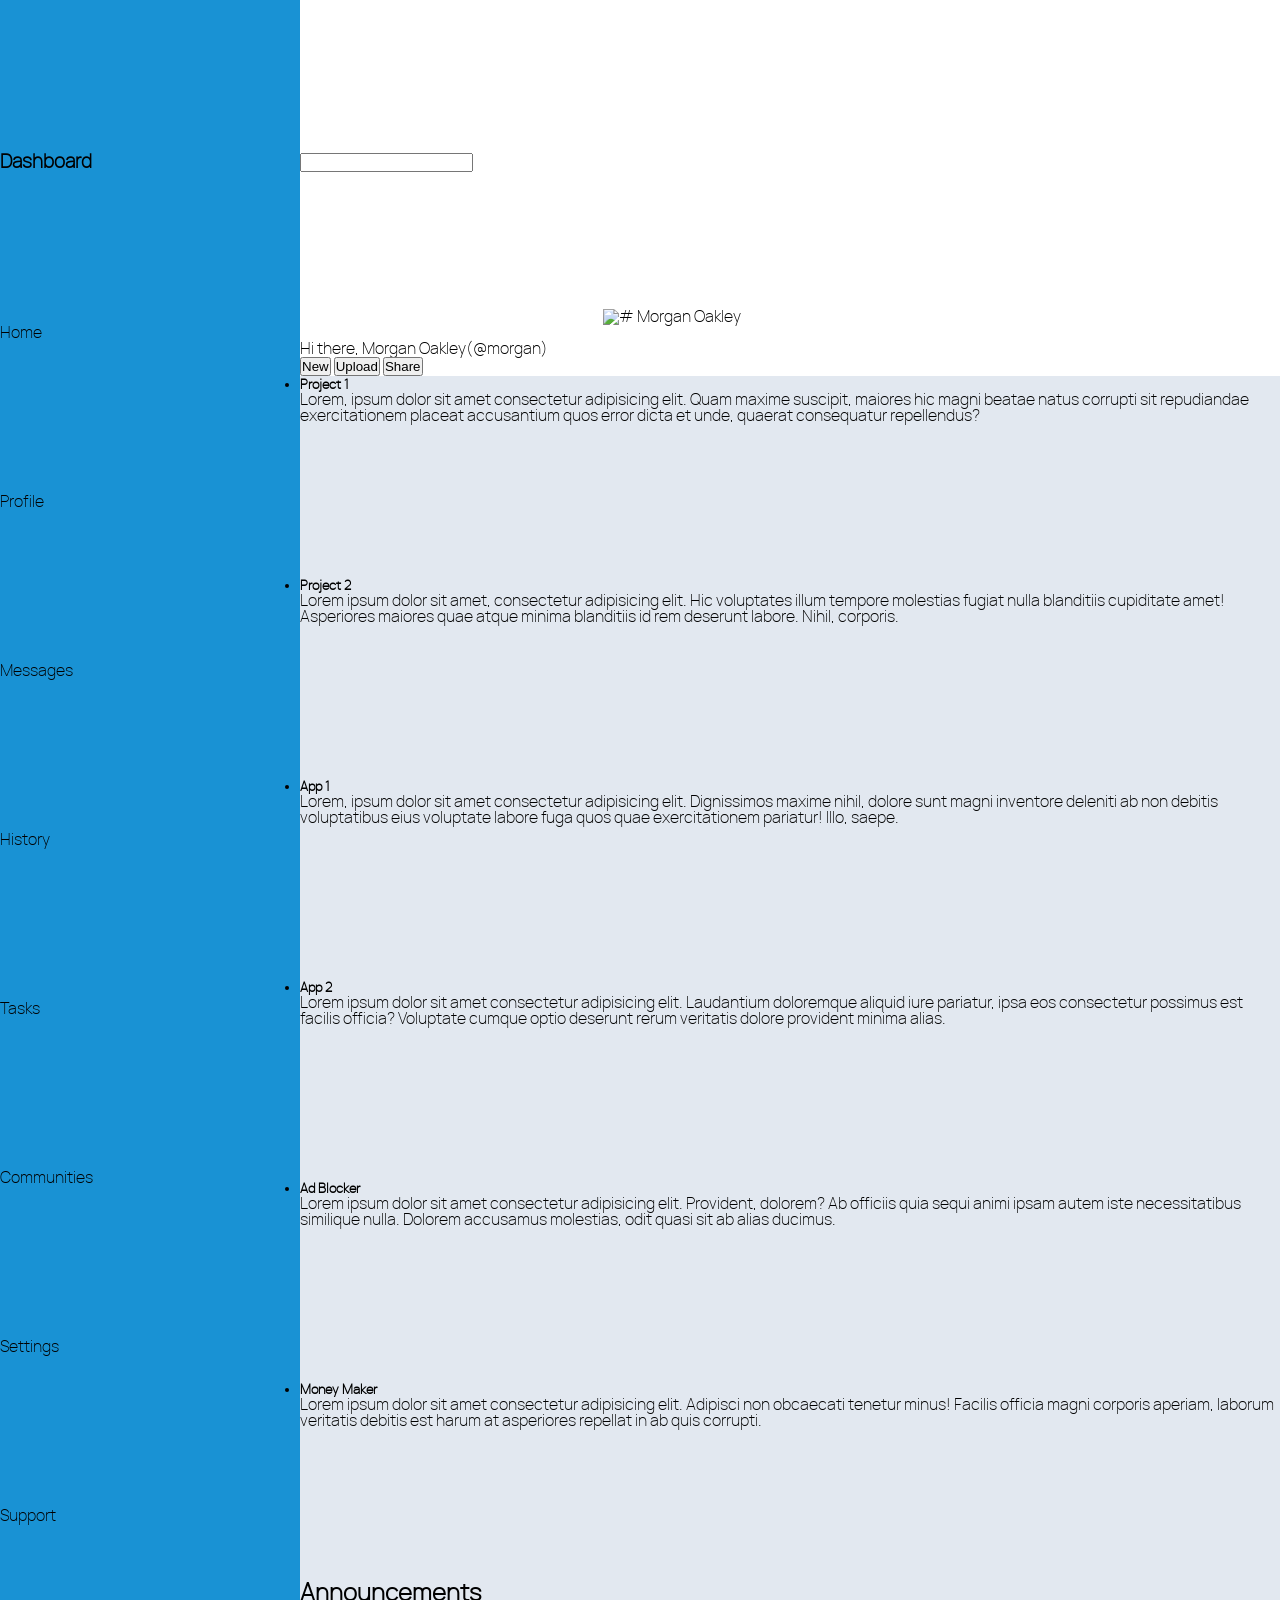
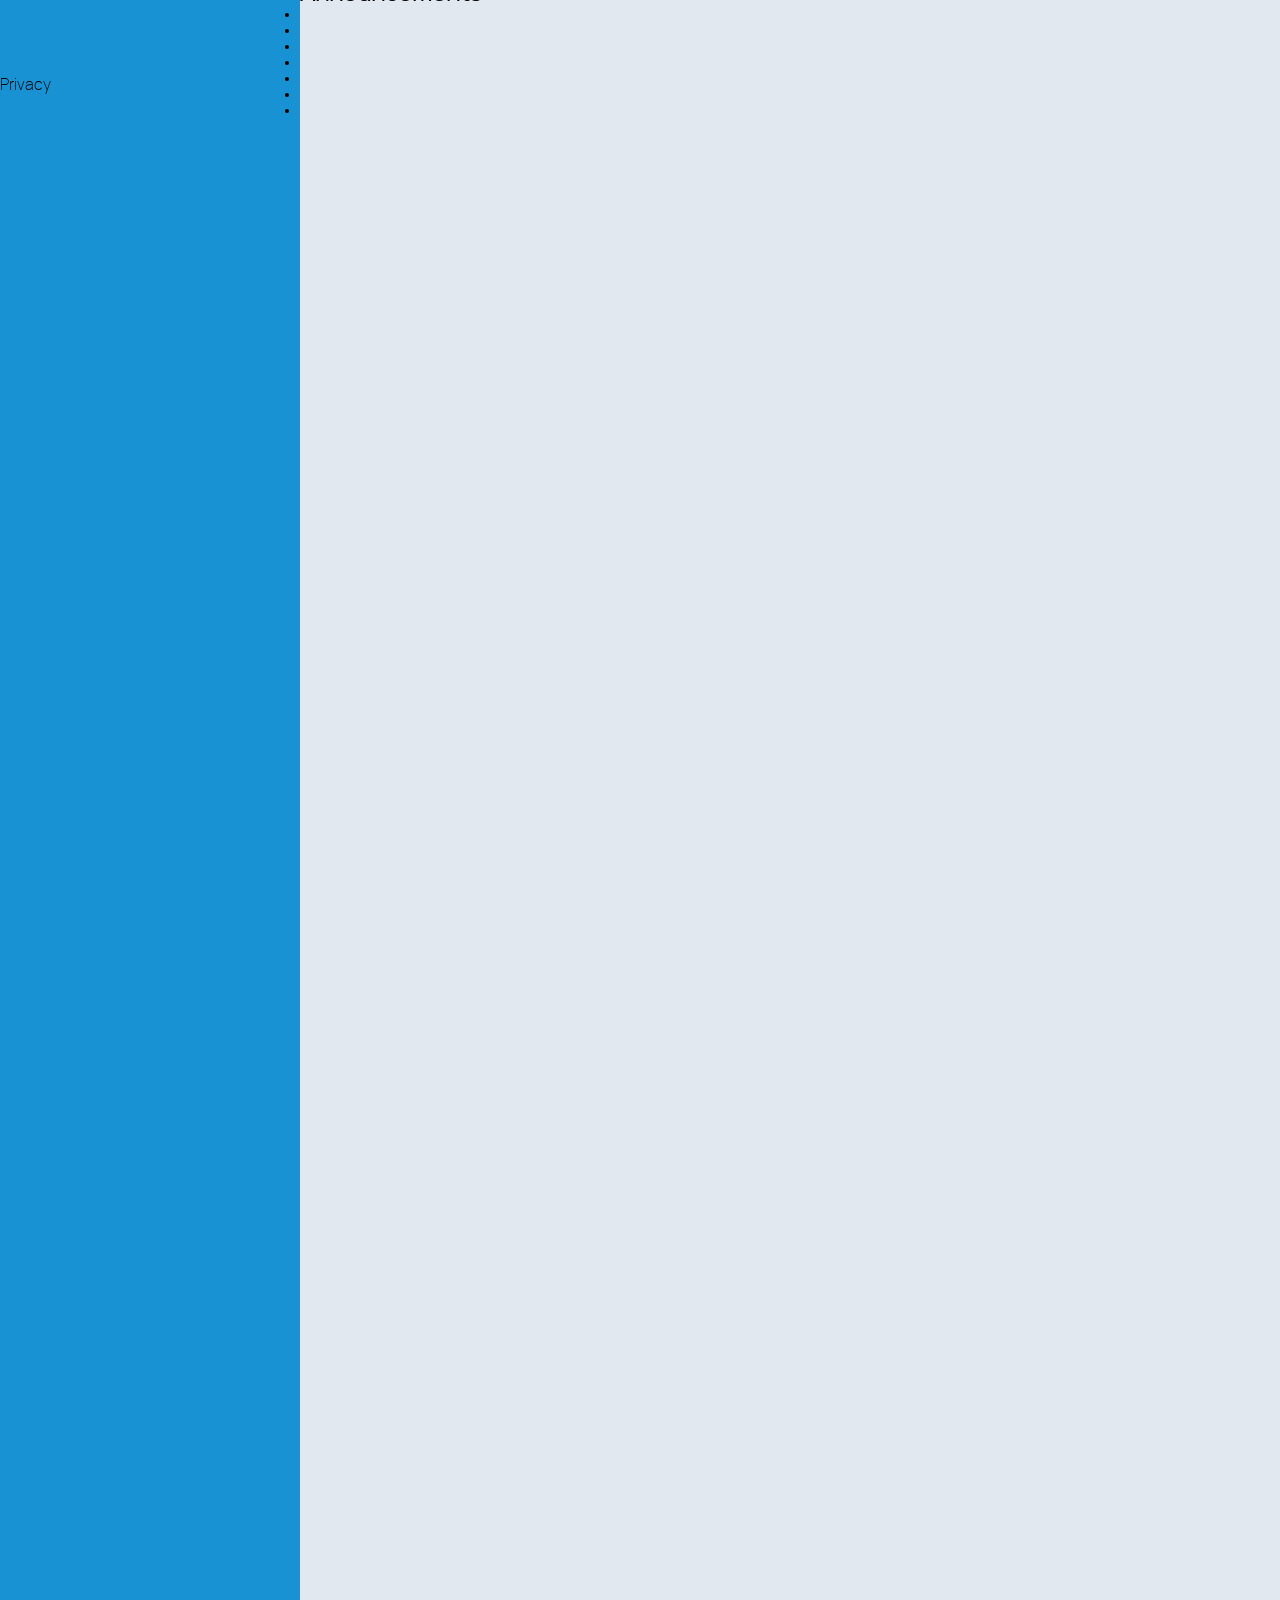
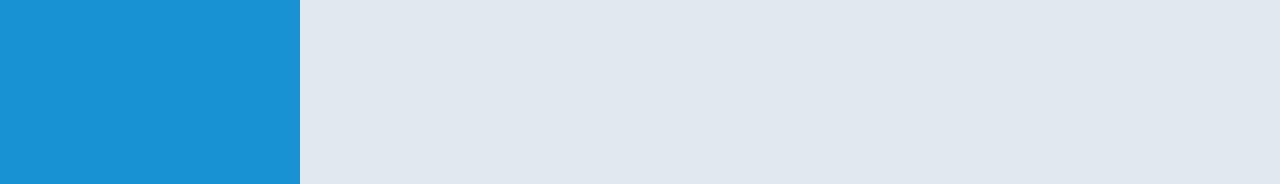
==== index.html @ 8917a2db "feat: implement initial dashboard layout and typography" ====
<!DOCTYPE html>
<html lang="en">

<head>
    <meta charset="UTF-8">
    <meta name="viewport" content="width=device-width, initial-scale=1.0">
    <link rel="stylesheet" href="./style.css">
    <title>Admin Dashboard</title>
</head>

<body>
    <div class="layout">
        <header class="header">
            <div class="header__top">
                <svg></svg>
                <form action=""><input type="text"></form>
                <svg></svg>
                <img src="#" alt="#" class="header__avatar header__avatar--small">
                <span class="header__user-name header__user-name--small">Morgan Oakley</span>
            </div>

            <div class="header__bottom">
                <img src="" alt="" class="header__avatar header__avatar--large">
                <div class="header__user-info">
                    <span class="header__user-greeting">Hi there,</span>
                    <span class="header__user-name header__user-name--large">Morgan Oakley(@morgan)</span>
                </div>
                <div class="header__actions">
                    <button class="btn">New</button>
                    <button class="btn">Upload</button>
                    <button class="btn">Share</button>
                </div>
            </div>
        </header>

        <aside class="sidebar">
            <div class="sidebar__logo"><svg></svg>
                <h3>Dashboard</h3>
            </div>

            <nav>
                <ul class="sidebar__list">
                    <li class="sidebar__item">
                        <svg></svg>
                        <span class="sidebar__text">Home</span>
                    </li>
                    <li class="sidebar__item">
                        <svg></svg>
                        <span class="sidebar__text">Profile</span>
                    </li>
                    <li class="sidebar__item">
                        <svg></svg>
                        <span class="sidebar__text">Messages</span>
                    </li>
                    <li class="sidebar__item">
                        <svg></svg>
                        <span class="sidebar__text">History</span>
                    </li>
                    <li class="sidebar__item">
                        <svg></svg>
                        <span class="sidebar__text">Tasks</span>
                    </li>
                    <li class="sidebar__item">
                        <svg></svg>
                        <span class="sidebar__text">Communities</span>
                    </li>
                </ul>
                <ul class="sidebar__list sidebar__list--bottom">
                    <li class="sidebar__item">
                        <svg></svg>
                        <span class="sidebar__text">Settings</span>
                    </li>
                    <li class="sidebar__item">
                        <svg></svg>
                        <span class="sidebar__text">Support</span>
                    </li>
                    <li class="sidebar__item">
                        <svg></svg>
                        <span class="sidebar__text">Privacy</span>
                    </li>
                </ul>
            </nav>
        </aside>

        <main class="main">
            <section class="main__projects">
                <h4 class="projects__header"></h4>
                <ul class="projects__grid">
                    <li class="projects__item">
                        <article class="card">
                            <h5>Project 1</h5>
                            <p class="card__text">Lorem, ipsum dolor sit amet consectetur adipisicing elit. Quam maxime
                                suscipit, maiores hic magni beatae natus corrupti sit repudiandae exercitationem placeat
                                accusantium quos error dicta et unde, quaerat consequatur repellendus?</p>
                            <footer>
                                <svg class="card__icon"></svg>
                                <svg class="card__icon"></svg>
                                <svg class="card__icon"></svg>
                            </footer>
                        </article>
                    </li>
                    <li class="projects__item">
                        <article class="card">
                            <h5>Project 2</h5>
                            <p class="card__text">Lorem ipsum dolor sit amet, consectetur adipisicing elit. Hic
                                voluptates illum tempore molestias fugiat nulla blanditiis cupiditate amet! Asperiores
                                maiores quae atque minima blanditiis id rem deserunt labore. Nihil, corporis.</p>
                            <footer>
                                <svg class="card__icon"></svg>
                                <svg class="card__icon"></svg>
                                <svg class="card__icon"></svg>
                            </footer>
                        </article>
                    </li>
                    <li class="projects__item">
                        <article class="card">
                            <h5>App 1</h5>
                            <p class="card__text">Lorem, ipsum dolor sit amet consectetur adipisicing elit. Dignissimos
                                maxime nihil, dolore sunt magni inventore deleniti ab non debitis voluptatibus eius
                                voluptate labore fuga quos quae exercitationem pariatur! Illo, saepe.</p>
                            <footer>
                                <svg class="card__icon"></svg>
                                <svg class="card__icon"></svg>
                                <svg class="card__icon"></svg>
                            </footer>
                        </article>
                    </li>
                    <li class="projects__item">
                        <article class="card">
                            <h5>App 2</h5>
                            <p class="card__text">Lorem ipsum dolor sit amet consectetur adipisicing elit. Laudantium
                                doloremque aliquid iure pariatur, ipsa eos consectetur possimus est facilis officia?
                                Voluptate cumque optio deserunt rerum veritatis dolore provident minima alias.</p>
                            <footer>
                                <svg class="card__icon"></svg>
                                <svg class="card__icon"></svg>
                                <svg class="card__icon"></svg>
                            </footer>
                        </article>
                    </li>
                    <li class="projects__item">
                        <article class="card">
                            <h5>Ad Blocker</h5>
                            <p class="card__text">Lorem ipsum dolor sit amet consectetur adipisicing elit. Provident,
                                dolorem? Ab officiis quia sequi animi ipsam autem iste necessitatibus similique nulla.
                                Dolorem accusamus molestias, odit quasi sit ab alias ducimus.</p>
                            <footer>
                                <svg class="card__icon"></svg>
                                <svg class="card__icon"></svg>
                                <svg class="card__icon"></svg>
                            </footer>
                        </article>
                    </li>
                    <li class="projects__item">
                        <article class="card">
                            <h5>Money Maker</h5>
                            <p class="card__text">Lorem ipsum dolor sit amet consectetur adipisicing elit. Adipisci non
                                obcaecati tenetur minus! Facilis officia magni corporis aperiam, laborum veritatis
                                debitis est harum at asperiores repellat in ab quis corrupti.</p>
                            <footer>
                                <svg class="card__icon"></svg>
                                <svg class="card__icon"></svg>
                                <svg class="card__icon"></svg>
                            </footer>
                        </article>
                    </li>
                </ul>
            </section>

            <section class="main__announcements">
                <h2 class="announcements__title">Announcements</h2>
                <ul class="announcements__list">
                    <li class="announcements__item">
                        <article class="announcements__article"></article>
                    </li>
                    <li class="announcements__item">
                        <article class="announcements__article"></article>
                    </li>
                    <li class="announcements__item">
                        <article class="announcements__article"></article>
                    </li>
                </ul>
            </section>

            <section class="main__trending">
                <ul class="trending__list">
                    <li class="trending__item">
                        <span class="trending__user-name"></span><span class="tranding__user-status"></span>
                    </li>
                    <li class="trending__item">
                        <span class="trending__user-name"></span><span class="tranding__user-status"></span>
                    </li>
                    <li class="trending__item">
                        <span class="trending__user-name"></span><span class="tranding__user-status"></span>
                    </li>
                    <li class="trending__item">
                        <span class="trending__user-name"></span><span class="tranding__user-status"></span>
                    </li>
                </ul>
            </section>
        </main>
    </div>
</body>

</html>
---- style.css ----
@font-face {
    font-family: 'manropeextralight';
    src: url('fonts/manrope-extralight-webfont.woff2') format('woff2'),
         url('fonts/manrope-extralight-webfont.woff') format('woff');
    font-weight: normal;
    font-style: normal;

}

@font-face {
    font-family: 'manropelight';
    src: url('fonts/manrope-light-webfont.woff2') format('woff2'),
         url('fonts/manrope-light-webfont.woff') format('woff');
    font-weight: normal;
    font-style: normal;

}

@font-face {
    font-family: 'manropemedium';
    src: url('fonts/manrope-medium-webfont.woff2') format('woff2'),
         url('fonts/manrope-medium-webfont.woff') format('woff');
    font-weight: normal;
    font-style: normal;

}

@font-face {
    font-family: 'manroperegular';
    src: url('fonts/manrope-regular-webfont.woff2') format('woff2'),
         url('fonts/manrope-regular-webfont.woff') format('woff');
    font-weight: normal;
    font-style: normal;

}

*, *::before, *::after {
  box-sizing: border-box;
  margin: 0;
  padding: 0;
}

.layout{
    display: grid;
    grid-template: 1fr 8fr / 1fr 5fr;
    grid-template-areas: 
    "sidebar header"
    "sidebar main";
    font-family: 'manropeextralight';
}

:root{
    --sidebar-bg-color: rgb(25, 146, 212);
    --main-bg-color: rgb(226, 232, 240);
    --accent-color: rgb(240, 180, 41);
}
.header{
    grid-area: header;
}

.sidebar{
    grid-area: sidebar;
    background-color:  var(--sidebar-bg-color);
}

.main{
    grid-area: main;
    background-color: var(--main-bg-color);
}
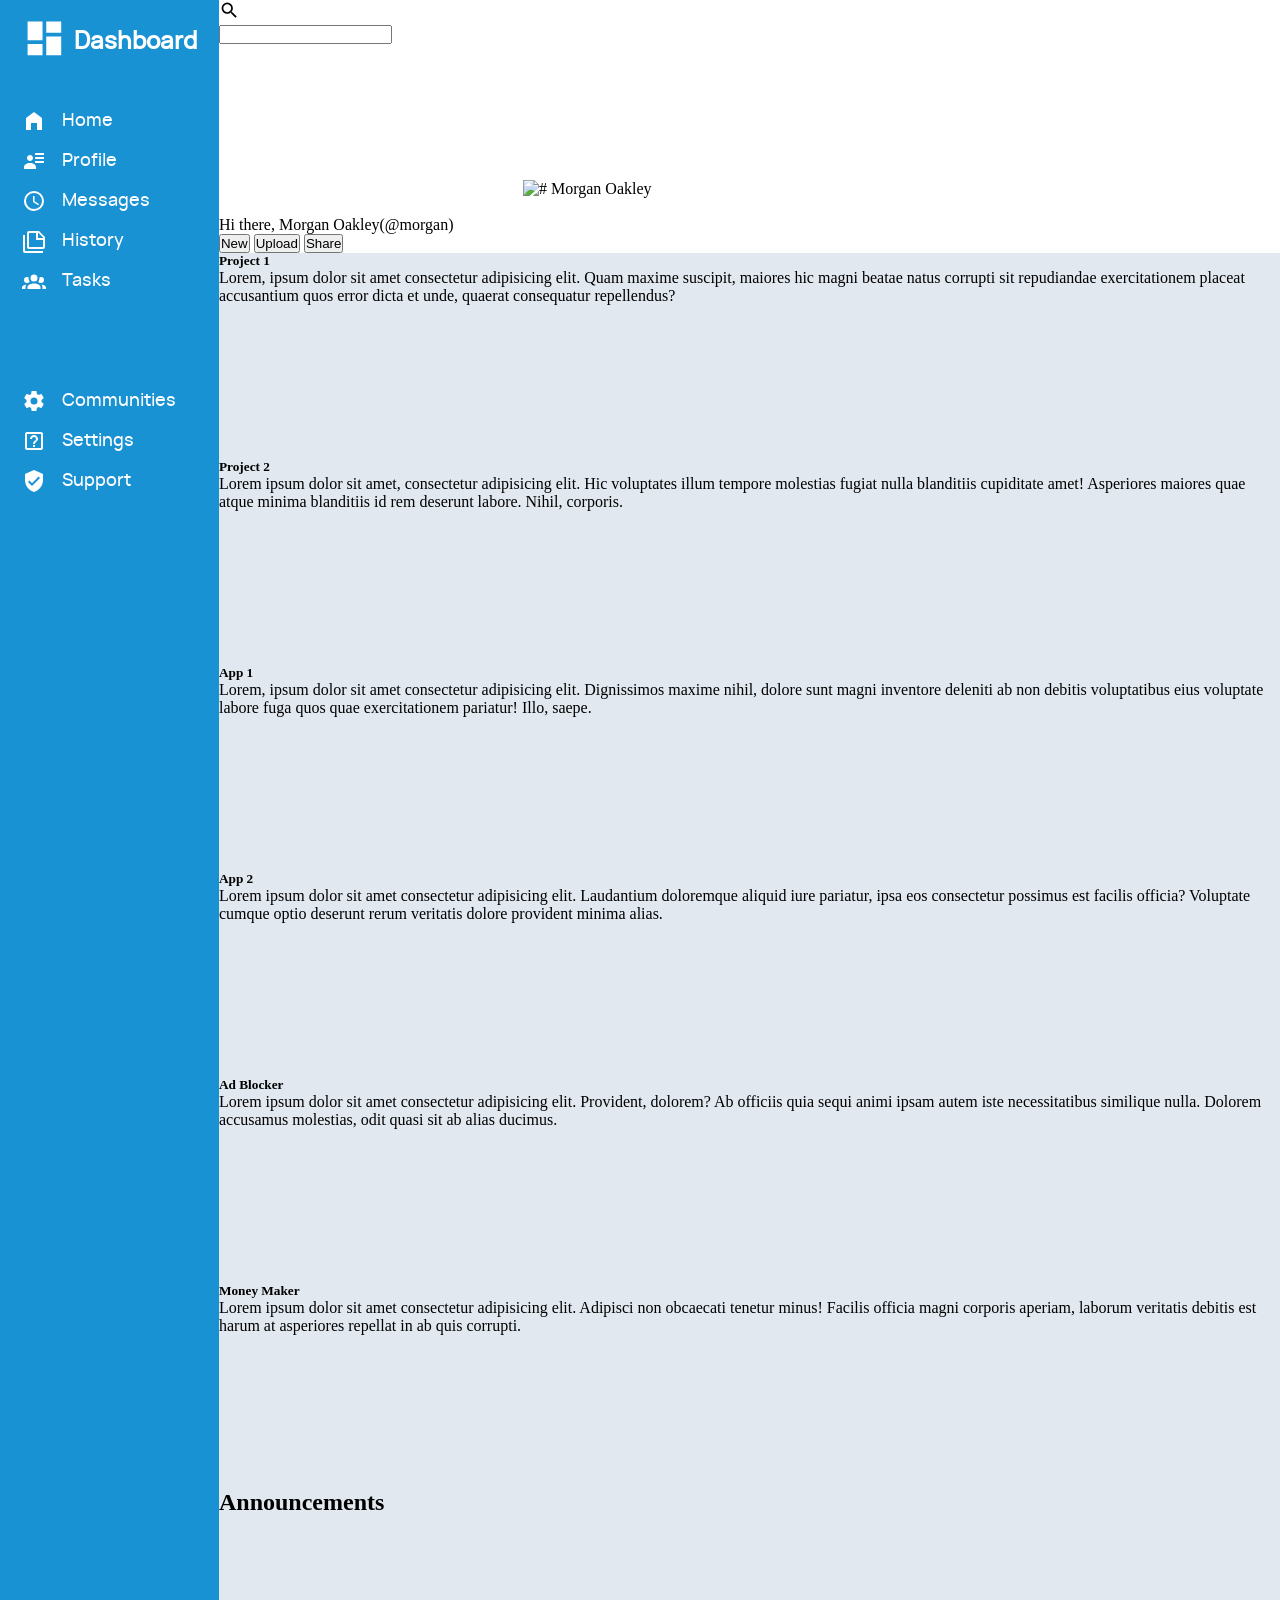
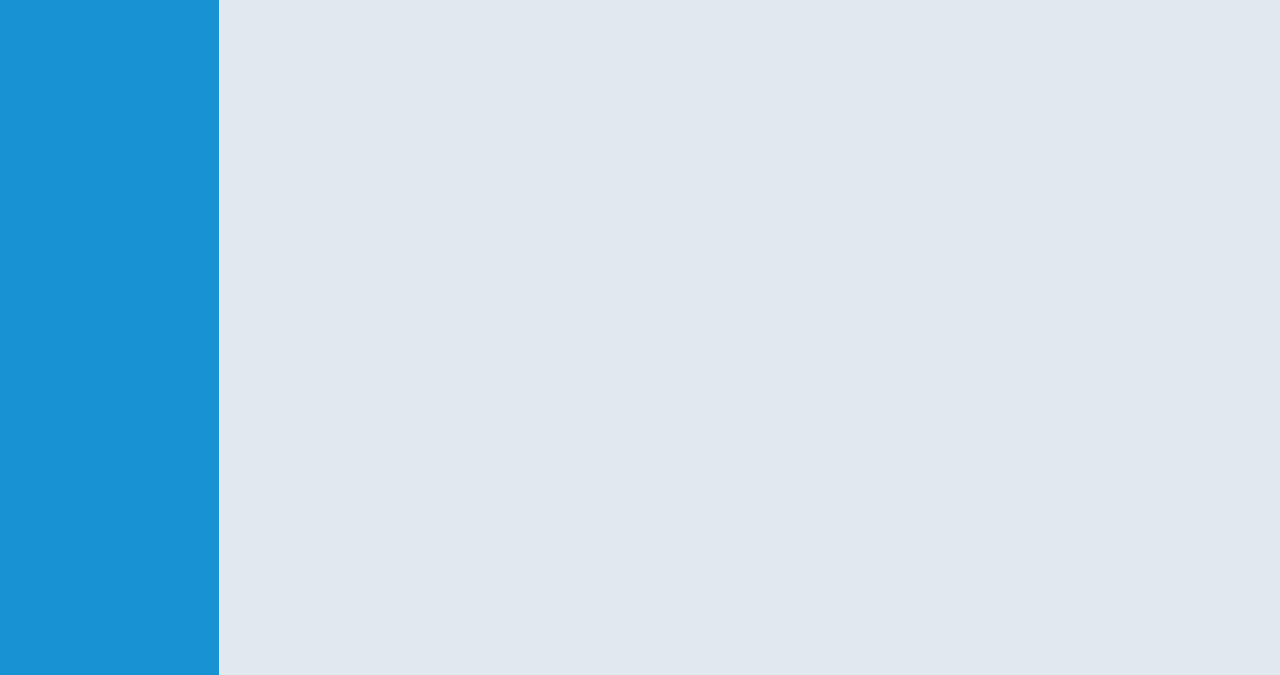
==== commit 232034b9: "svg & some styles add" ====
--- a/index.html
+++ b/index.html
@@ -12,7 +12,7 @@
     <div class="layout">
         <header class="header">
             <div class="header__top">
-                <svg></svg>
+                <svg class="header__icon header__icon-input" xmlns="http://www.w3.org/2000/svg" viewBox="0 0 24 24"><title>magnify</title><path d="M9.5,3A6.5,6.5 0 0,1 16,9.5C16,11.11 15.41,12.59 14.44,13.73L14.71,14H15.5L20.5,19L19,20.5L14,15.5V14.71L13.73,14.44C12.59,15.41 11.11,16 9.5,16A6.5,6.5 0 0,1 3,9.5A6.5,6.5 0 0,1 9.5,3M9.5,5C7,5 5,7 5,9.5C5,12 7,14 9.5,14C12,14 14,12 14,9.5C14,7 12,5 9.5,5Z" /></svg>
                 <form action=""><input type="text"></form>
                 <svg></svg>
                 <img src="#" alt="#" class="header__avatar header__avatar--small">
@@ -34,49 +34,47 @@
         </header>
 
         <aside class="sidebar">
-            <div class="sidebar__logo"><svg></svg>
+            <div class="sidebar__logo">
+                <svg class="sidebar__icon sidebar__icon_main" xmlns="http://www.w3.org/2000/svg" viewBox="0 0 24 24"><title>view-dashboard</title><path d="M13,3V9H21V3M13,21H21V11H13M3,21H11V15H3M3,13H11V3H3V13Z" /></svg>
                 <h3>Dashboard</h3>
             </div>
 
             <nav>
                 <ul class="sidebar__list">
                     <li class="sidebar__item">
-                        <svg></svg>
+                        <svg class="sidebar__icon" xmlns="http://www.w3.org/2000/svg" viewBox="0 0 24 24"><title>home-variant</title><path d="M12,3L20,9V21H15V14H9V21H4V9L12,3Z" /></svg>
                         <span class="sidebar__text">Home</span>
                     </li>
-                    <li class="sidebar__item">
-                        <svg></svg>
+                    
+                    <li class="sidebar__item">
+                        <svg class="sidebar__icon" xmlns="http://www.w3.org/2000/svg" viewBox="0 0 24 24"><title>account-details</title><path d="M11 9C11 10.66 9.66 12 8 12C6.34 12 5 10.66 5 9C5 7.34 6.34 6 8 6C9.66 6 11 7.34 11 9M14 20H2V18C2 15.79 4.69 14 8 14C11.31 14 14 15.79 14 18M22 12V14H13V12M22 8V10H13V8M22 4V6H13V4Z" /></svg>
                         <span class="sidebar__text">Profile</span>
                     </li>
                     <li class="sidebar__item">
-                        <svg></svg>
+                        <svg class="sidebar__icon" xmlns="http://www.w3.org/2000/svg" viewBox="0 0 24 24"><title>clock-outline</title><path d="M12,20A8,8 0 0,0 20,12A8,8 0 0,0 12,4A8,8 0 0,0 4,12A8,8 0 0,0 12,20M12,2A10,10 0 0,1 22,12A10,10 0 0,1 12,22C6.47,22 2,17.5 2,12A10,10 0 0,1 12,2M12.5,7V12.25L17,14.92L16.25,16.15L11,13V7H12.5Z" /></svg>
                         <span class="sidebar__text">Messages</span>
                     </li>
                     <li class="sidebar__item">
-                        <svg></svg>
+                        <svg class="sidebar__icon" xmlns="http://www.w3.org/2000/svg" viewBox="0 0 24 24"><title>note-multiple-outline</title><path d="M3,6V22H21V24H3A2,2 0 0,1 1,22V6H3M16,9H21.5L16,3.5V9M7,2H17L23,8V18A2,2 0 0,1 21,20H7C5.89,20 5,19.1 5,18V4A2,2 0 0,1 7,2M7,4V18H21V11H14V4H7Z" /></svg>
                         <span class="sidebar__text">History</span>
                     </li>
                     <li class="sidebar__item">
-                        <svg></svg>
+                        <svg class="sidebar__icon" xmlns="http://www.w3.org/2000/svg" viewBox="0 0 24 24"><title>account-group</title><path d="M12,5.5A3.5,3.5 0 0,1 15.5,9A3.5,3.5 0 0,1 12,12.5A3.5,3.5 0 0,1 8.5,9A3.5,3.5 0 0,1 12,5.5M5,8C5.56,8 6.08,8.15 6.53,8.42C6.38,9.85 6.8,11.27 7.66,12.38C7.16,13.34 6.16,14 5,14A3,3 0 0,1 2,11A3,3 0 0,1 5,8M19,8A3,3 0 0,1 22,11A3,3 0 0,1 19,14C17.84,14 16.84,13.34 16.34,12.38C17.2,11.27 17.62,9.85 17.47,8.42C17.92,8.15 18.44,8 19,8M5.5,18.25C5.5,16.18 8.41,14.5 12,14.5C15.59,14.5 18.5,16.18 18.5,18.25V20H5.5V18.25M0,20V18.5C0,17.11 1.89,15.94 4.45,15.6C3.86,16.28 3.5,17.22 3.5,18.25V20H0M24,20H20.5V18.25C20.5,17.22 20.14,16.28 19.55,15.6C22.11,15.94 24,17.11 24,18.5V20Z" /></svg>
                         <span class="sidebar__text">Tasks</span>
                     </li>
-                    <li class="sidebar__item">
-                        <svg></svg>
+                </ul>
+                <ul class="sidebar__list sidebar__list--bottom">
+                    <li class="sidebar__item">
+                        <svg class="sidebar__icon" xmlns="http://www.w3.org/2000/svg" viewBox="0 0 24 24"><title>cog</title><path d="M12,15.5A3.5,3.5 0 0,1 8.5,12A3.5,3.5 0 0,1 12,8.5A3.5,3.5 0 0,1 15.5,12A3.5,3.5 0 0,1 12,15.5M19.43,12.97C19.47,12.65 19.5,12.33 19.5,12C19.5,11.67 19.47,11.34 19.43,11L21.54,9.37C21.73,9.22 21.78,8.95 21.66,8.73L19.66,5.27C19.54,5.05 19.27,4.96 19.05,5.05L16.56,6.05C16.04,5.66 15.5,5.32 14.87,5.07L14.5,2.42C14.46,2.18 14.25,2 14,2H10C9.75,2 9.54,2.18 9.5,2.42L9.13,5.07C8.5,5.32 7.96,5.66 7.44,6.05L4.95,5.05C4.73,4.96 4.46,5.05 4.34,5.27L2.34,8.73C2.21,8.95 2.27,9.22 2.46,9.37L4.57,11C4.53,11.34 4.5,11.67 4.5,12C4.5,12.33 4.53,12.65 4.57,12.97L2.46,14.63C2.27,14.78 2.21,15.05 2.34,15.27L4.34,18.73C4.46,18.95 4.73,19.03 4.95,18.95L7.44,17.94C7.96,18.34 8.5,18.68 9.13,18.93L9.5,21.58C9.54,21.82 9.75,22 10,22H14C14.25,22 14.46,21.82 14.5,21.58L14.87,18.93C15.5,18.67 16.04,18.34 16.56,17.94L19.05,18.95C19.27,19.03 19.54,18.95 19.66,18.73L21.66,15.27C21.78,15.05 21.73,14.78 21.54,14.63L19.43,12.97Z" /></svg>
                         <span class="sidebar__text">Communities</span>
                     </li>
-                </ul>
-                <ul class="sidebar__list sidebar__list--bottom">
-                    <li class="sidebar__item">
-                        <svg></svg>
+                    <li class="sidebar__item">
+                        <svg class="sidebar__icon" xmlns="http://www.w3.org/2000/svg" viewBox="0 0 24 24"><title>help-box-outline</title><path d="M11 18H13V16H11V18M12 6C9.8 6 8 7.8 8 10H10C10 8.9 10.9 8 12 8S14 8.9 14 10C14 12 11 11.8 11 15H13C13 12.8 16 12.5 16 10C16 7.8 14.2 6 12 6M19 5V19H5V5H19M19 3H5C3.9 3 3 3.9 3 5V19C3 20.1 3.9 21 5 21H19C20.1 21 21 20.1 21 19V5C21 3.9 20.1 3 19 3Z" /></svg>
                         <span class="sidebar__text">Settings</span>
                     </li>
                     <li class="sidebar__item">
-                        <svg></svg>
+                        <svg class="sidebar__icon" xmlns="http://www.w3.org/2000/svg" viewBox="0 0 24 24"><title>shield-check</title><path d="M10,17L6,13L7.41,11.59L10,14.17L16.59,7.58L18,9M12,1L3,5V11C3,16.55 6.84,21.74 12,23C17.16,21.74 21,16.55 21,11V5L12,1Z" /></svg>
                         <span class="sidebar__text">Support</span>
-                    </li>
-                    <li class="sidebar__item">
-                        <svg></svg>
-                        <span class="sidebar__text">Privacy</span>
                     </li>
                 </ul>
             </nav>
--- a/style.css
+++ b/style.css
@@ -40,19 +40,23 @@
   padding: 0;
 }
 
+li{
+    list-style-type: none;
+}
+
 .layout{
     display: grid;
     grid-template: 1fr 8fr / 1fr 5fr;
     grid-template-areas: 
     "sidebar header"
     "sidebar main";
-    font-family: 'manropeextralight';
 }
 
 :root{
     --sidebar-bg-color: rgb(25, 146, 212);
     --main-bg-color: rgb(226, 232, 240);
     --accent-color: rgb(240, 180, 41);
+    --color-base: rgb(255, 255, 255);
 }
 .header{
     grid-area: header;
@@ -61,9 +65,60 @@
 .sidebar{
     grid-area: sidebar;
     background-color:  var(--sidebar-bg-color);
+    color: var(--color-base);
+    font-family: 'manropemedium';
 }
 
 .main{
     grid-area: main;
     background-color: var(--main-bg-color);
 }
+
+.sidebar__icon{
+    fill: var(--color-base);
+    width: auto;
+    height: 1.5rem;
+}
+
+.sidebar__icon_main{
+    height: 2.8rem;
+    margin-right: 0.4rem;
+    margin-top: -0.4rem;
+}
+
+.sidebar{
+    display: flex;
+    flex-direction: column;
+    font-size: 1.1rem;
+    padding: 1.4rem;
+    gap: 3rem;
+}
+
+.sidebar__logo{
+    display: flex;
+    align-items: center;
+    font-size: 1.3rem;
+}
+
+.sidebar__list{
+    display: flex;
+    flex-direction: column;
+    flex-wrap: nowrap;
+    gap: 1rem;
+}
+
+.sidebar__item{
+    display: flex;
+    flex-wrap: nowrap;
+    align-items: center;
+    gap: 1rem;
+}
+
+.sidebar__list--bottom{
+    margin-top: 6rem;
+}
+
+.header__icon{
+    height: 1.3rem;
+    width: auto;
+}
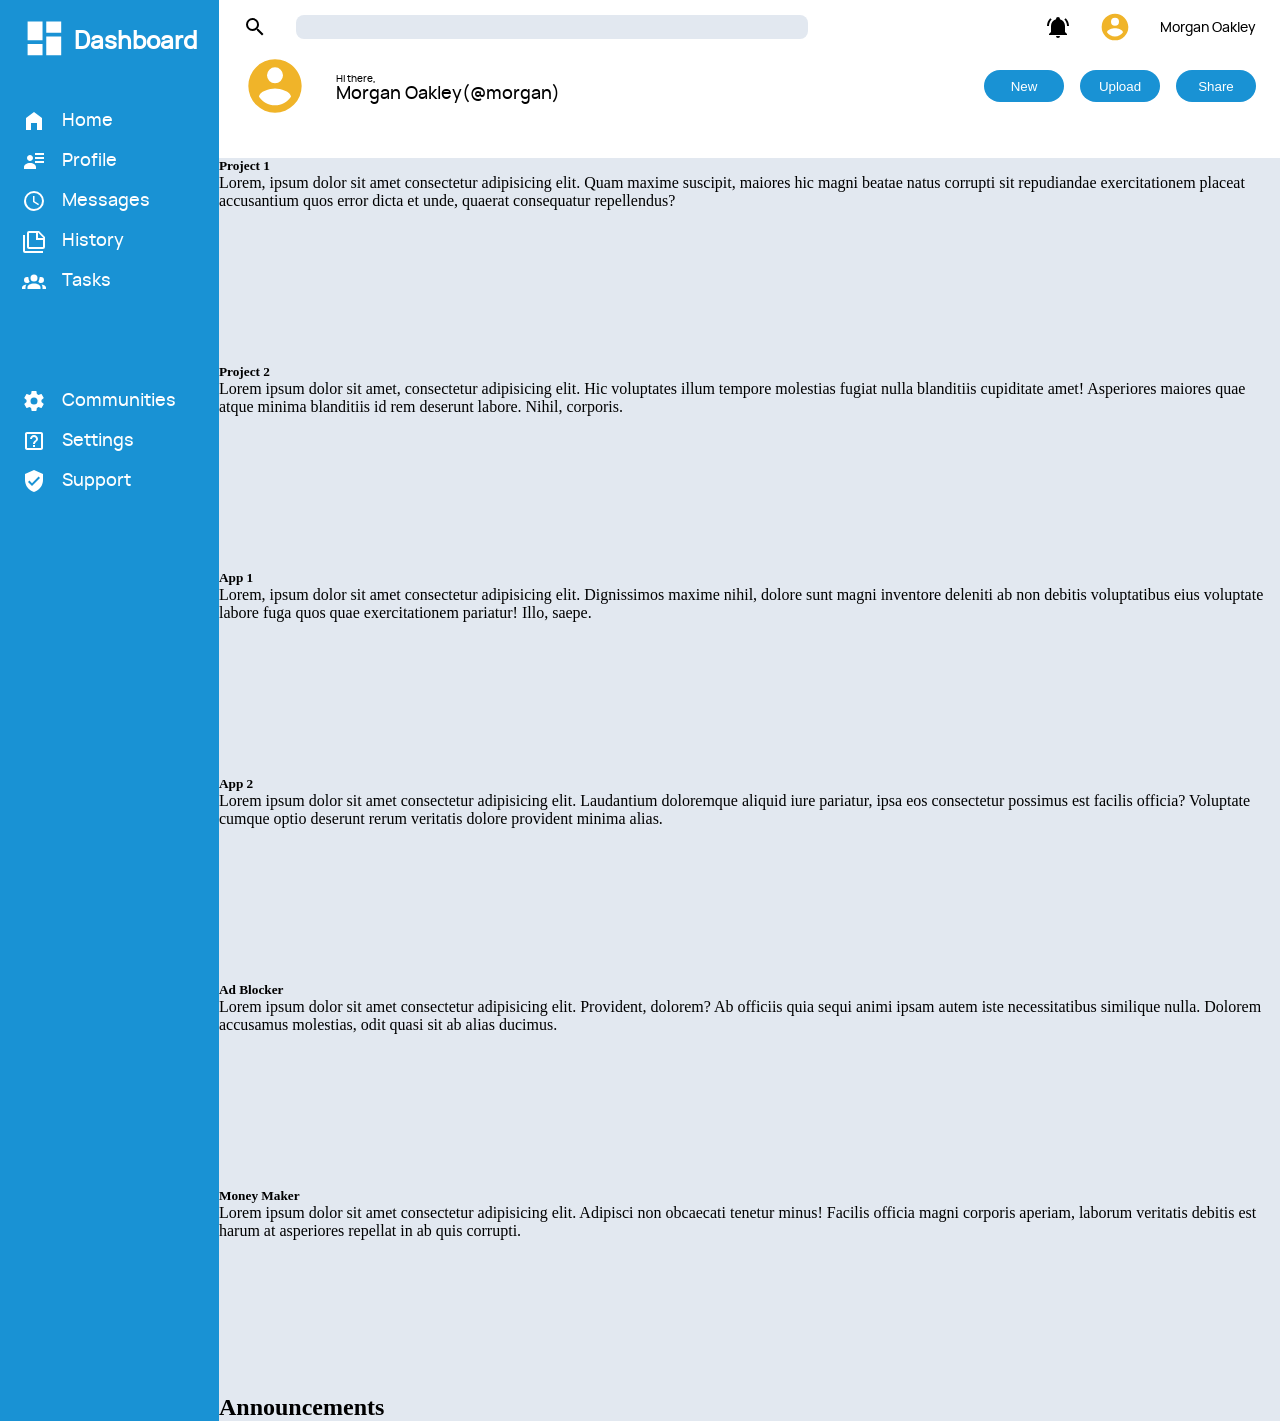
==== commit f70c64b2: "header styles add" ====
--- a/index.html
+++ b/index.html
@@ -13,16 +13,16 @@
         <header class="header">
             <div class="header__top">
                 <svg class="header__icon header__icon-input" xmlns="http://www.w3.org/2000/svg" viewBox="0 0 24 24"><title>magnify</title><path d="M9.5,3A6.5,6.5 0 0,1 16,9.5C16,11.11 15.41,12.59 14.44,13.73L14.71,14H15.5L20.5,19L19,20.5L14,15.5V14.71L13.73,14.44C12.59,15.41 11.11,16 9.5,16A6.5,6.5 0 0,1 3,9.5A6.5,6.5 0 0,1 9.5,3M9.5,5C7,5 5,7 5,9.5C5,12 7,14 9.5,14C12,14 14,12 14,9.5C14,7 12,5 9.5,5Z" /></svg>
-                <form action=""><input type="text"></form>
-                <svg></svg>
-                <img src="#" alt="#" class="header__avatar header__avatar--small">
+                <form action=""><input id="header__input" type="text"></form>
+                <svg class="header__icon header__icon-notification" xmlns="http://www.w3.org/2000/svg" viewBox="0 0 24 24"><title>bell-ring</title><path d="M21,19V20H3V19L5,17V11C5,7.9 7.03,5.17 10,4.29C10,4.19 10,4.1 10,4A2,2 0 0,1 12,2A2,2 0 0,1 14,4C14,4.1 14,4.19 14,4.29C16.97,5.17 19,7.9 19,11V17L21,19M14,21A2,2 0 0,1 12,23A2,2 0 0,1 10,21M19.75,3.19L18.33,4.61C20.04,6.3 21,8.6 21,11H23C23,8.07 21.84,5.25 19.75,3.19M1,11H3C3,8.6 3.96,6.3 5.67,4.61L4.25,3.19C2.16,5.25 1,8.07 1,11Z" /></svg>
+                <svg class="header__avatar header__avatar--small xmlns="http://www.w3.org/2000/svg" viewBox="0 0 24 24"><title>account-circle</title><path d="M12,19.2C9.5,19.2 7.29,17.92 6,16C6.03,14 10,12.9 12,12.9C14,12.9 17.97,14 18,16C16.71,17.92 14.5,19.2 12,19.2M12,5A3,3 0 0,1 15,8A3,3 0 0,1 12,11A3,3 0 0,1 9,8A3,3 0 0,1 12,5M12,2A10,10 0 0,0 2,12A10,10 0 0,0 12,22A10,10 0 0,0 22,12C22,6.47 17.5,2 12,2Z" /></svg>
                 <span class="header__user-name header__user-name--small">Morgan Oakley</span>
             </div>
 
             <div class="header__bottom">
-                <img src="" alt="" class="header__avatar header__avatar--large">
+                <svg class="header__avatar header__avatar--large xmlns="http://www.w3.org/2000/svg" viewBox="0 0 24 24"><title>account-circle</title><path d="M12,19.2C9.5,19.2 7.29,17.92 6,16C6.03,14 10,12.9 12,12.9C14,12.9 17.97,14 18,16C16.71,17.92 14.5,19.2 12,19.2M12,5A3,3 0 0,1 15,8A3,3 0 0,1 12,11A3,3 0 0,1 9,8A3,3 0 0,1 12,5M12,2A10,10 0 0,0 2,12A10,10 0 0,0 12,22A10,10 0 0,0 22,12C22,6.47 17.5,2 12,2Z" /></svg>
                 <div class="header__user-info">
-                    <span class="header__user-greeting">Hi there,</span>
+                    <span class="header__user-greeting">Hi there,<br></span>
                     <span class="header__user-name header__user-name--large">Morgan Oakley(@morgan)</span>
                 </div>
                 <div class="header__actions">
--- a/style.css
+++ b/style.css
@@ -39,6 +39,16 @@
   margin: 0;
   padding: 0;
 }
+
+input, button {
+    -webkit-appearance: none; /* Для Safari/Chrome */
+    -moz-appearance: none;    /* Для Firefox */
+    appearance: none;         /* Современный стандарт */
+    border: none;
+    outline: none;
+    background: none;
+}
+
 
 li{
     list-style-type: none;
@@ -117,8 +127,73 @@
 .sidebar__list--bottom{
     margin-top: 6rem;
 }
+.header{
+    font-family: 'manropemedium';
+}
+.header__icon{
+    height: 1.5rem;
+    width: auto;
+}
 
-.header__icon{
-    height: 1.3rem;
+.header__top,
+.header__bottom{
+    display: flex;
+    gap: 1.8rem;
+    flex-wrap: nowrap;
+    align-items: center;
+    margin: 0.7rem 1.5rem;
+}
+
+.header__avatar{
     width: auto;
+    fill: var(--accent-color);
+}
+
+.header__avatar--large{
+    height: 4rem;
+}
+
+.header__avatar--small{
+    height: 2rem;
+}
+
+.header__icon-notification{
+    margin-left: auto;
+}
+
+#header__input{
+    height: 1.5rem;
+    width: 40vw;
+    border-radius: 8px;
+    flex-shrink: 1;
+    padding: 0.2rem;
+    background-color: var(--main-bg-color);
+}
+
+.header__user-greeting{
+    font-size: 0.65rem;
+}
+
+.header__user-name--large{
+    font-size: 1.1rem;
+}
+
+.header__user-name--small{
+    font-size: 0.9rem;
+}
+
+.header__actions{
+    margin-left: auto;
+    display: flex;
+    flex-wrap: nowrap;
+    gap: 1rem;
+}
+
+.btn{
+    border-radius: 18px;
+    background-color: var(--sidebar-bg-color);
+    color: var(--color-base);
+    height: 2rem;
+    width: 5rem;
+    flex-shrink: 1;
 }
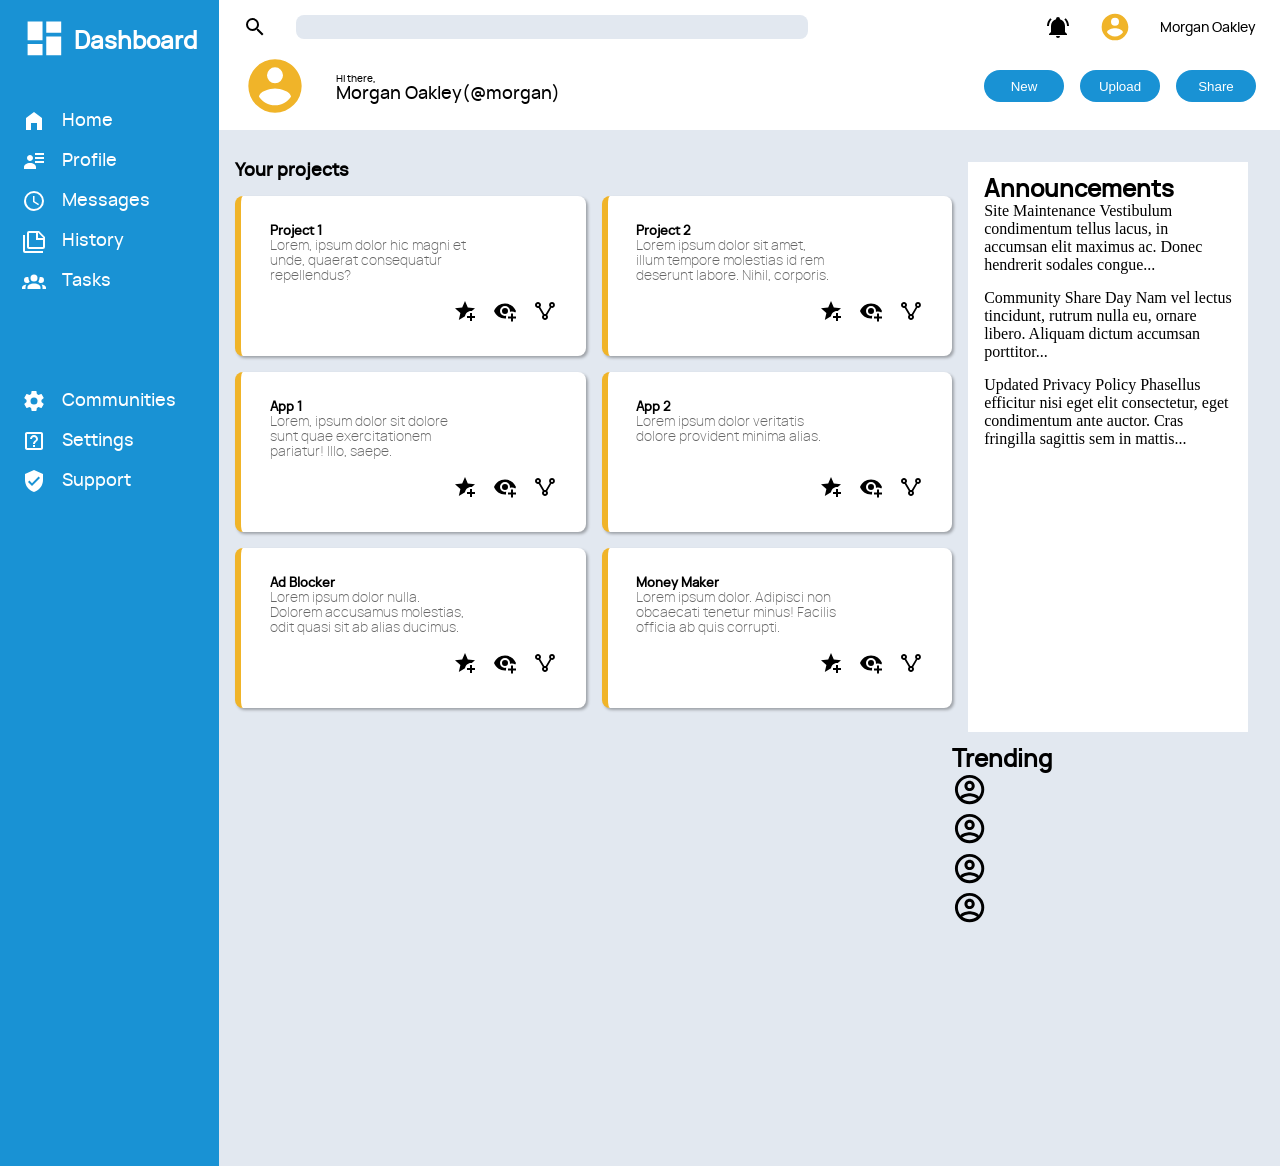
==== commit 71528bcf: "in section main add styles" ====
--- a/index.html
+++ b/index.html
@@ -12,15 +12,34 @@
     <div class="layout">
         <header class="header">
             <div class="header__top">
-                <svg class="header__icon header__icon-input" xmlns="http://www.w3.org/2000/svg" viewBox="0 0 24 24"><title>magnify</title><path d="M9.5,3A6.5,6.5 0 0,1 16,9.5C16,11.11 15.41,12.59 14.44,13.73L14.71,14H15.5L20.5,19L19,20.5L14,15.5V14.71L13.73,14.44C12.59,15.41 11.11,16 9.5,16A6.5,6.5 0 0,1 3,9.5A6.5,6.5 0 0,1 9.5,3M9.5,5C7,5 5,7 5,9.5C5,12 7,14 9.5,14C12,14 14,12 14,9.5C14,7 12,5 9.5,5Z" /></svg>
+                <svg class="header__icon header__icon-input" xmlns="http://www.w3.org/2000/svg" viewBox="0 0 24 24">
+                    <title>magnify</title>
+                    <path
+                        d="M9.5,3A6.5,6.5 0 0,1 16,9.5C16,11.11 15.41,12.59 14.44,13.73L14.71,14H15.5L20.5,19L19,20.5L14,15.5V14.71L13.73,14.44C12.59,15.41 11.11,16 9.5,16A6.5,6.5 0 0,1 3,9.5A6.5,6.5 0 0,1 9.5,3M9.5,5C7,5 5,7 5,9.5C5,12 7,14 9.5,14C12,14 14,12 14,9.5C14,7 12,5 9.5,5Z" />
+                </svg>
                 <form action=""><input id="header__input" type="text"></form>
-                <svg class="header__icon header__icon-notification" xmlns="http://www.w3.org/2000/svg" viewBox="0 0 24 24"><title>bell-ring</title><path d="M21,19V20H3V19L5,17V11C5,7.9 7.03,5.17 10,4.29C10,4.19 10,4.1 10,4A2,2 0 0,1 12,2A2,2 0 0,1 14,4C14,4.1 14,4.19 14,4.29C16.97,5.17 19,7.9 19,11V17L21,19M14,21A2,2 0 0,1 12,23A2,2 0 0,1 10,21M19.75,3.19L18.33,4.61C20.04,6.3 21,8.6 21,11H23C23,8.07 21.84,5.25 19.75,3.19M1,11H3C3,8.6 3.96,6.3 5.67,4.61L4.25,3.19C2.16,5.25 1,8.07 1,11Z" /></svg>
-                <svg class="header__avatar header__avatar--small xmlns="http://www.w3.org/2000/svg" viewBox="0 0 24 24"><title>account-circle</title><path d="M12,19.2C9.5,19.2 7.29,17.92 6,16C6.03,14 10,12.9 12,12.9C14,12.9 17.97,14 18,16C16.71,17.92 14.5,19.2 12,19.2M12,5A3,3 0 0,1 15,8A3,3 0 0,1 12,11A3,3 0 0,1 9,8A3,3 0 0,1 12,5M12,2A10,10 0 0,0 2,12A10,10 0 0,0 12,22A10,10 0 0,0 22,12C22,6.47 17.5,2 12,2Z" /></svg>
+                <svg class="header__icon header__icon-notification" xmlns="http://www.w3.org/2000/svg"
+                    viewBox="0 0 24 24">
+                    <title>bell-ring</title>
+                    <path
+                        d="M21,19V20H3V19L5,17V11C5,7.9 7.03,5.17 10,4.29C10,4.19 10,4.1 10,4A2,2 0 0,1 12,2A2,2 0 0,1 14,4C14,4.1 14,4.19 14,4.29C16.97,5.17 19,7.9 19,11V17L21,19M14,21A2,2 0 0,1 12,23A2,2 0 0,1 10,21M19.75,3.19L18.33,4.61C20.04,6.3 21,8.6 21,11H23C23,8.07 21.84,5.25 19.75,3.19M1,11H3C3,8.6 3.96,6.3 5.67,4.61L4.25,3.19C2.16,5.25 1,8.07 1,11Z" />
+                </svg>
+                <svg class="header__avatar header__avatar--small xmlns=" http://www.w3.org/2000/svg"
+                    viewBox="0 0 24 24">
+                    <title>account-circle</title>
+                    <path
+                        d="M12,19.2C9.5,19.2 7.29,17.92 6,16C6.03,14 10,12.9 12,12.9C14,12.9 17.97,14 18,16C16.71,17.92 14.5,19.2 12,19.2M12,5A3,3 0 0,1 15,8A3,3 0 0,1 12,11A3,3 0 0,1 9,8A3,3 0 0,1 12,5M12,2A10,10 0 0,0 2,12A10,10 0 0,0 12,22A10,10 0 0,0 22,12C22,6.47 17.5,2 12,2Z" />
+                </svg>
                 <span class="header__user-name header__user-name--small">Morgan Oakley</span>
             </div>
 
             <div class="header__bottom">
-                <svg class="header__avatar header__avatar--large xmlns="http://www.w3.org/2000/svg" viewBox="0 0 24 24"><title>account-circle</title><path d="M12,19.2C9.5,19.2 7.29,17.92 6,16C6.03,14 10,12.9 12,12.9C14,12.9 17.97,14 18,16C16.71,17.92 14.5,19.2 12,19.2M12,5A3,3 0 0,1 15,8A3,3 0 0,1 12,11A3,3 0 0,1 9,8A3,3 0 0,1 12,5M12,2A10,10 0 0,0 2,12A10,10 0 0,0 12,22A10,10 0 0,0 22,12C22,6.47 17.5,2 12,2Z" /></svg>
+                <svg class="header__avatar header__avatar--large xmlns=" http://www.w3.org/2000/svg"
+                    viewBox="0 0 24 24">
+                    <title>account-circle</title>
+                    <path
+                        d="M12,19.2C9.5,19.2 7.29,17.92 6,16C6.03,14 10,12.9 12,12.9C14,12.9 17.97,14 18,16C16.71,17.92 14.5,19.2 12,19.2M12,5A3,3 0 0,1 15,8A3,3 0 0,1 12,11A3,3 0 0,1 9,8A3,3 0 0,1 12,5M12,2A10,10 0 0,0 2,12A10,10 0 0,0 12,22A10,10 0 0,0 22,12C22,6.47 17.5,2 12,2Z" />
+                </svg>
                 <div class="header__user-info">
                     <span class="header__user-greeting">Hi there,<br></span>
                     <span class="header__user-name header__user-name--large">Morgan Oakley(@morgan)</span>
@@ -35,45 +54,79 @@
 
         <aside class="sidebar">
             <div class="sidebar__logo">
-                <svg class="sidebar__icon sidebar__icon_main" xmlns="http://www.w3.org/2000/svg" viewBox="0 0 24 24"><title>view-dashboard</title><path d="M13,3V9H21V3M13,21H21V11H13M3,21H11V15H3M3,13H11V3H3V13Z" /></svg>
+                <svg class="sidebar__icon sidebar__icon_main" xmlns="http://www.w3.org/2000/svg" viewBox="0 0 24 24">
+                    <title>view-dashboard</title>
+                    <path d="M13,3V9H21V3M13,21H21V11H13M3,21H11V15H3M3,13H11V3H3V13Z" />
+                </svg>
                 <h3>Dashboard</h3>
             </div>
 
             <nav>
                 <ul class="sidebar__list">
                     <li class="sidebar__item">
-                        <svg class="sidebar__icon" xmlns="http://www.w3.org/2000/svg" viewBox="0 0 24 24"><title>home-variant</title><path d="M12,3L20,9V21H15V14H9V21H4V9L12,3Z" /></svg>
+                        <svg class="sidebar__icon" xmlns="http://www.w3.org/2000/svg" viewBox="0 0 24 24">
+                            <title>home-variant</title>
+                            <path d="M12,3L20,9V21H15V14H9V21H4V9L12,3Z" />
+                        </svg>
                         <span class="sidebar__text">Home</span>
                     </li>
-                    
-                    <li class="sidebar__item">
-                        <svg class="sidebar__icon" xmlns="http://www.w3.org/2000/svg" viewBox="0 0 24 24"><title>account-details</title><path d="M11 9C11 10.66 9.66 12 8 12C6.34 12 5 10.66 5 9C5 7.34 6.34 6 8 6C9.66 6 11 7.34 11 9M14 20H2V18C2 15.79 4.69 14 8 14C11.31 14 14 15.79 14 18M22 12V14H13V12M22 8V10H13V8M22 4V6H13V4Z" /></svg>
+
+                    <li class="sidebar__item">
+                        <svg class="sidebar__icon" xmlns="http://www.w3.org/2000/svg" viewBox="0 0 24 24">
+                            <title>account-details</title>
+                            <path
+                                d="M11 9C11 10.66 9.66 12 8 12C6.34 12 5 10.66 5 9C5 7.34 6.34 6 8 6C9.66 6 11 7.34 11 9M14 20H2V18C2 15.79 4.69 14 8 14C11.31 14 14 15.79 14 18M22 12V14H13V12M22 8V10H13V8M22 4V6H13V4Z" />
+                        </svg>
                         <span class="sidebar__text">Profile</span>
                     </li>
                     <li class="sidebar__item">
-                        <svg class="sidebar__icon" xmlns="http://www.w3.org/2000/svg" viewBox="0 0 24 24"><title>clock-outline</title><path d="M12,20A8,8 0 0,0 20,12A8,8 0 0,0 12,4A8,8 0 0,0 4,12A8,8 0 0,0 12,20M12,2A10,10 0 0,1 22,12A10,10 0 0,1 12,22C6.47,22 2,17.5 2,12A10,10 0 0,1 12,2M12.5,7V12.25L17,14.92L16.25,16.15L11,13V7H12.5Z" /></svg>
+                        <svg class="sidebar__icon" xmlns="http://www.w3.org/2000/svg" viewBox="0 0 24 24">
+                            <title>clock-outline</title>
+                            <path
+                                d="M12,20A8,8 0 0,0 20,12A8,8 0 0,0 12,4A8,8 0 0,0 4,12A8,8 0 0,0 12,20M12,2A10,10 0 0,1 22,12A10,10 0 0,1 12,22C6.47,22 2,17.5 2,12A10,10 0 0,1 12,2M12.5,7V12.25L17,14.92L16.25,16.15L11,13V7H12.5Z" />
+                        </svg>
                         <span class="sidebar__text">Messages</span>
                     </li>
                     <li class="sidebar__item">
-                        <svg class="sidebar__icon" xmlns="http://www.w3.org/2000/svg" viewBox="0 0 24 24"><title>note-multiple-outline</title><path d="M3,6V22H21V24H3A2,2 0 0,1 1,22V6H3M16,9H21.5L16,3.5V9M7,2H17L23,8V18A2,2 0 0,1 21,20H7C5.89,20 5,19.1 5,18V4A2,2 0 0,1 7,2M7,4V18H21V11H14V4H7Z" /></svg>
+                        <svg class="sidebar__icon" xmlns="http://www.w3.org/2000/svg" viewBox="0 0 24 24">
+                            <title>note-multiple-outline</title>
+                            <path
+                                d="M3,6V22H21V24H3A2,2 0 0,1 1,22V6H3M16,9H21.5L16,3.5V9M7,2H17L23,8V18A2,2 0 0,1 21,20H7C5.89,20 5,19.1 5,18V4A2,2 0 0,1 7,2M7,4V18H21V11H14V4H7Z" />
+                        </svg>
                         <span class="sidebar__text">History</span>
                     </li>
                     <li class="sidebar__item">
-                        <svg class="sidebar__icon" xmlns="http://www.w3.org/2000/svg" viewBox="0 0 24 24"><title>account-group</title><path d="M12,5.5A3.5,3.5 0 0,1 15.5,9A3.5,3.5 0 0,1 12,12.5A3.5,3.5 0 0,1 8.5,9A3.5,3.5 0 0,1 12,5.5M5,8C5.56,8 6.08,8.15 6.53,8.42C6.38,9.85 6.8,11.27 7.66,12.38C7.16,13.34 6.16,14 5,14A3,3 0 0,1 2,11A3,3 0 0,1 5,8M19,8A3,3 0 0,1 22,11A3,3 0 0,1 19,14C17.84,14 16.84,13.34 16.34,12.38C17.2,11.27 17.62,9.85 17.47,8.42C17.92,8.15 18.44,8 19,8M5.5,18.25C5.5,16.18 8.41,14.5 12,14.5C15.59,14.5 18.5,16.18 18.5,18.25V20H5.5V18.25M0,20V18.5C0,17.11 1.89,15.94 4.45,15.6C3.86,16.28 3.5,17.22 3.5,18.25V20H0M24,20H20.5V18.25C20.5,17.22 20.14,16.28 19.55,15.6C22.11,15.94 24,17.11 24,18.5V20Z" /></svg>
+                        <svg class="sidebar__icon" xmlns="http://www.w3.org/2000/svg" viewBox="0 0 24 24">
+                            <title>account-group</title>
+                            <path
+                                d="M12,5.5A3.5,3.5 0 0,1 15.5,9A3.5,3.5 0 0,1 12,12.5A3.5,3.5 0 0,1 8.5,9A3.5,3.5 0 0,1 12,5.5M5,8C5.56,8 6.08,8.15 6.53,8.42C6.38,9.85 6.8,11.27 7.66,12.38C7.16,13.34 6.16,14 5,14A3,3 0 0,1 2,11A3,3 0 0,1 5,8M19,8A3,3 0 0,1 22,11A3,3 0 0,1 19,14C17.84,14 16.84,13.34 16.34,12.38C17.2,11.27 17.62,9.85 17.47,8.42C17.92,8.15 18.44,8 19,8M5.5,18.25C5.5,16.18 8.41,14.5 12,14.5C15.59,14.5 18.5,16.18 18.5,18.25V20H5.5V18.25M0,20V18.5C0,17.11 1.89,15.94 4.45,15.6C3.86,16.28 3.5,17.22 3.5,18.25V20H0M24,20H20.5V18.25C20.5,17.22 20.14,16.28 19.55,15.6C22.11,15.94 24,17.11 24,18.5V20Z" />
+                        </svg>
                         <span class="sidebar__text">Tasks</span>
                     </li>
                 </ul>
                 <ul class="sidebar__list sidebar__list--bottom">
                     <li class="sidebar__item">
-                        <svg class="sidebar__icon" xmlns="http://www.w3.org/2000/svg" viewBox="0 0 24 24"><title>cog</title><path d="M12,15.5A3.5,3.5 0 0,1 8.5,12A3.5,3.5 0 0,1 12,8.5A3.5,3.5 0 0,1 15.5,12A3.5,3.5 0 0,1 12,15.5M19.43,12.97C19.47,12.65 19.5,12.33 19.5,12C19.5,11.67 19.47,11.34 19.43,11L21.54,9.37C21.73,9.22 21.78,8.95 21.66,8.73L19.66,5.27C19.54,5.05 19.27,4.96 19.05,5.05L16.56,6.05C16.04,5.66 15.5,5.32 14.87,5.07L14.5,2.42C14.46,2.18 14.25,2 14,2H10C9.75,2 9.54,2.18 9.5,2.42L9.13,5.07C8.5,5.32 7.96,5.66 7.44,6.05L4.95,5.05C4.73,4.96 4.46,5.05 4.34,5.27L2.34,8.73C2.21,8.95 2.27,9.22 2.46,9.37L4.57,11C4.53,11.34 4.5,11.67 4.5,12C4.5,12.33 4.53,12.65 4.57,12.97L2.46,14.63C2.27,14.78 2.21,15.05 2.34,15.27L4.34,18.73C4.46,18.95 4.73,19.03 4.95,18.95L7.44,17.94C7.96,18.34 8.5,18.68 9.13,18.93L9.5,21.58C9.54,21.82 9.75,22 10,22H14C14.25,22 14.46,21.82 14.5,21.58L14.87,18.93C15.5,18.67 16.04,18.34 16.56,17.94L19.05,18.95C19.27,19.03 19.54,18.95 19.66,18.73L21.66,15.27C21.78,15.05 21.73,14.78 21.54,14.63L19.43,12.97Z" /></svg>
+                        <svg class="sidebar__icon" xmlns="http://www.w3.org/2000/svg" viewBox="0 0 24 24">
+                            <title>cog</title>
+                            <path
+                                d="M12,15.5A3.5,3.5 0 0,1 8.5,12A3.5,3.5 0 0,1 12,8.5A3.5,3.5 0 0,1 15.5,12A3.5,3.5 0 0,1 12,15.5M19.43,12.97C19.47,12.65 19.5,12.33 19.5,12C19.5,11.67 19.47,11.34 19.43,11L21.54,9.37C21.73,9.22 21.78,8.95 21.66,8.73L19.66,5.27C19.54,5.05 19.27,4.96 19.05,5.05L16.56,6.05C16.04,5.66 15.5,5.32 14.87,5.07L14.5,2.42C14.46,2.18 14.25,2 14,2H10C9.75,2 9.54,2.18 9.5,2.42L9.13,5.07C8.5,5.32 7.96,5.66 7.44,6.05L4.95,5.05C4.73,4.96 4.46,5.05 4.34,5.27L2.34,8.73C2.21,8.95 2.27,9.22 2.46,9.37L4.57,11C4.53,11.34 4.5,11.67 4.5,12C4.5,12.33 4.53,12.65 4.57,12.97L2.46,14.63C2.27,14.78 2.21,15.05 2.34,15.27L4.34,18.73C4.46,18.95 4.73,19.03 4.95,18.95L7.44,17.94C7.96,18.34 8.5,18.68 9.13,18.93L9.5,21.58C9.54,21.82 9.75,22 10,22H14C14.25,22 14.46,21.82 14.5,21.58L14.87,18.93C15.5,18.67 16.04,18.34 16.56,17.94L19.05,18.95C19.27,19.03 19.54,18.95 19.66,18.73L21.66,15.27C21.78,15.05 21.73,14.78 21.54,14.63L19.43,12.97Z" />
+                        </svg>
                         <span class="sidebar__text">Communities</span>
                     </li>
                     <li class="sidebar__item">
-                        <svg class="sidebar__icon" xmlns="http://www.w3.org/2000/svg" viewBox="0 0 24 24"><title>help-box-outline</title><path d="M11 18H13V16H11V18M12 6C9.8 6 8 7.8 8 10H10C10 8.9 10.9 8 12 8S14 8.9 14 10C14 12 11 11.8 11 15H13C13 12.8 16 12.5 16 10C16 7.8 14.2 6 12 6M19 5V19H5V5H19M19 3H5C3.9 3 3 3.9 3 5V19C3 20.1 3.9 21 5 21H19C20.1 21 21 20.1 21 19V5C21 3.9 20.1 3 19 3Z" /></svg>
+                        <svg class="sidebar__icon" xmlns="http://www.w3.org/2000/svg" viewBox="0 0 24 24">
+                            <title>help-box-outline</title>
+                            <path
+                                d="M11 18H13V16H11V18M12 6C9.8 6 8 7.8 8 10H10C10 8.9 10.9 8 12 8S14 8.9 14 10C14 12 11 11.8 11 15H13C13 12.8 16 12.5 16 10C16 7.8 14.2 6 12 6M19 5V19H5V5H19M19 3H5C3.9 3 3 3.9 3 5V19C3 20.1 3.9 21 5 21H19C20.1 21 21 20.1 21 19V5C21 3.9 20.1 3 19 3Z" />
+                        </svg>
                         <span class="sidebar__text">Settings</span>
                     </li>
                     <li class="sidebar__item">
-                        <svg class="sidebar__icon" xmlns="http://www.w3.org/2000/svg" viewBox="0 0 24 24"><title>shield-check</title><path d="M10,17L6,13L7.41,11.59L10,14.17L16.59,7.58L18,9M12,1L3,5V11C3,16.55 6.84,21.74 12,23C17.16,21.74 21,16.55 21,11V5L12,1Z" /></svg>
+                        <svg class="sidebar__icon" xmlns="http://www.w3.org/2000/svg" viewBox="0 0 24 24">
+                            <title>shield-check</title>
+                            <path
+                                d="M10,17L6,13L7.41,11.59L10,14.17L16.59,7.58L18,9M12,1L3,5V11C3,16.55 6.84,21.74 12,23C17.16,21.74 21,16.55 21,11V5L12,1Z" />
+                        </svg>
                         <span class="sidebar__text">Support</span>
                     </li>
                 </ul>
@@ -82,83 +135,149 @@
 
         <main class="main">
             <section class="main__projects">
-                <h4 class="projects__header"></h4>
+                <h4 class="projects__header">Your projects</h4>
                 <ul class="projects__grid">
                     <li class="projects__item">
                         <article class="card">
-                            <h5>Project 1</h5>
-                            <p class="card__text">Lorem, ipsum dolor sit amet consectetur adipisicing elit. Quam maxime
-                                suscipit, maiores hic magni beatae natus corrupti sit repudiandae exercitationem placeat
-                                accusantium quos error dicta et unde, quaerat consequatur repellendus?</p>
-                            <footer>
-                                <svg class="card__icon"></svg>
-                                <svg class="card__icon"></svg>
-                                <svg class="card__icon"></svg>
-                            </footer>
-                        </article>
-                    </li>
-                    <li class="projects__item">
-                        <article class="card">
-                            <h5>Project 2</h5>
-                            <p class="card__text">Lorem ipsum dolor sit amet, consectetur adipisicing elit. Hic
-                                voluptates illum tempore molestias fugiat nulla blanditiis cupiditate amet! Asperiores
-                                maiores quae atque minima blanditiis id rem deserunt labore. Nihil, corporis.</p>
-                            <footer>
-                                <svg class="card__icon"></svg>
-                                <svg class="card__icon"></svg>
-                                <svg class="card__icon"></svg>
-                            </footer>
-                        </article>
-                    </li>
-                    <li class="projects__item">
-                        <article class="card">
-                            <h5>App 1</h5>
-                            <p class="card__text">Lorem, ipsum dolor sit amet consectetur adipisicing elit. Dignissimos
-                                maxime nihil, dolore sunt magni inventore deleniti ab non debitis voluptatibus eius
-                                voluptate labore fuga quos quae exercitationem pariatur! Illo, saepe.</p>
-                            <footer>
-                                <svg class="card__icon"></svg>
-                                <svg class="card__icon"></svg>
-                                <svg class="card__icon"></svg>
-                            </footer>
-                        </article>
-                    </li>
-                    <li class="projects__item">
-                        <article class="card">
-                            <h5>App 2</h5>
-                            <p class="card__text">Lorem ipsum dolor sit amet consectetur adipisicing elit. Laudantium
-                                doloremque aliquid iure pariatur, ipsa eos consectetur possimus est facilis officia?
-                                Voluptate cumque optio deserunt rerum veritatis dolore provident minima alias.</p>
-                            <footer>
-                                <svg class="card__icon"></svg>
-                                <svg class="card__icon"></svg>
-                                <svg class="card__icon"></svg>
-                            </footer>
-                        </article>
-                    </li>
-                    <li class="projects__item">
-                        <article class="card">
-                            <h5>Ad Blocker</h5>
-                            <p class="card__text">Lorem ipsum dolor sit amet consectetur adipisicing elit. Provident,
-                                dolorem? Ab officiis quia sequi animi ipsam autem iste necessitatibus similique nulla.
+                            <h5 class="card__title">Project 1</h5>
+                            <p class="card__text">Lorem, ipsum dolor
+                                hic magni et unde, quaerat consequatur repellendus?</p>
+                            <footer>
+                                <svg class="card__icon" xmlns="http://www.w3.org/2000/svg" viewBox="0 0 24 24">
+                                    <title>star-plus</title>
+                                    <path
+                                        d="M5.8 21L7.4 14L2 9.2L9.2 8.6L12 2L14.8 8.6L22 9.2L18.8 12H18C14.9 12 12.4 14.3 12 17.3L5.8 21M17 14V17H14V19H17V22H19V19H22V17H19V14H17Z" />
+                                </svg>
+                                <svg class="card__icon" xmlns="http://www.w3.org/2000/svg" viewBox="0 0 24 24">
+                                    <title>eye-plus</title>
+                                    <path
+                                        d="M12,4.5C7,4.5 2.73,7.61 1,12C2.73,16.39 7,19.5 12,19.5C12.36,19.5 12.72,19.5 13.08,19.45C13.03,19.13 13,18.82 13,18.5C13,17.94 13.08,17.38 13.24,16.84C12.83,16.94 12.42,17 12,17A5,5 0 0,1 7,12A5,5 0 0,1 12,7A5,5 0 0,1 17,12C17,12.29 16.97,12.59 16.92,12.88C17.58,12.63 18.29,12.5 19,12.5C20.17,12.5 21.31,12.84 22.29,13.5C22.56,13 22.8,12.5 23,12C21.27,7.61 17,4.5 12,4.5M12,9A3,3 0 0,0 9,12A3,3 0 0,0 12,15A3,3 0 0,0 15,12A3,3 0 0,0 12,9M18,14.5V17.5H15V19.5H18V22.5H20V19.5H23V17.5H20V14.5H18Z" />
+                                </svg>
+                                <svg class="card__icon" xmlns="http://www.w3.org/2000/svg" viewBox="0 0 24 24">
+                                    <title>share-variant-outline</title>
+                                    <path transform="rotate(-90 12 12)"
+                                        d="M18 16.08C17.24 16.08 16.56 16.38 16.04 16.85L8.91 12.7C8.96 12.47 9 12.24 9 12S8.96 11.53 8.91 11.3L15.96 7.19C16.5 7.69 17.21 8 18 8C19.66 8 21 6.66 21 5S19.66 2 18 2 15 3.34 15 5C15 5.24 15.04 5.47 15.09 5.7L8.04 9.81C7.5 9.31 6.79 9 6 9C4.34 9 3 10.34 3 12S4.34 15 6 15C6.79 15 7.5 14.69 8.04 14.19L15.16 18.34C15.11 18.55 15.08 18.77 15.08 19C15.08 20.61 16.39 21.91 18 21.91S20.92 20.61 20.92 19C20.92 17.39 19.61 16.08 18 16.08M18 4C18.55 4 19 4.45 19 5S18.55 6 18 6 17 5.55 17 5 17.45 4 18 4M6 13C5.45 13 5 12.55 5 12S5.45 11 6 11 7 11.45 7 12 6.55 13 6 13M18 20C17.45 20 17 19.55 17 19S17.45 18 18 18 19 18.45 19 19 18.55 20 18 20Z" />
+                                </svg>
+                            </footer>
+                        </article>
+                    </li>
+                    <li class="projects__item">
+                        <article class="card">
+                            <h5 class="card__title">Project 2</h5>
+                            <p class="card__text">Lorem ipsum dolor sit amet,
+                                illum tempore molestias id rem deserunt labore. Nihil, corporis.</p>
+                            <footer>
+                                <svg class="card__icon" xmlns="http://www.w3.org/2000/svg" viewBox="0 0 24 24">
+                                    <title>star-plus</title>
+                                    <path
+                                        d="M5.8 21L7.4 14L2 9.2L9.2 8.6L12 2L14.8 8.6L22 9.2L18.8 12H18C14.9 12 12.4 14.3 12 17.3L5.8 21M17 14V17H14V19H17V22H19V19H22V17H19V14H17Z" />
+                                </svg>
+                                <svg class="card__icon" xmlns="http://www.w3.org/2000/svg" viewBox="0 0 24 24">
+                                    <title>eye-plus</title>
+                                    <path
+                                        d="M12,4.5C7,4.5 2.73,7.61 1,12C2.73,16.39 7,19.5 12,19.5C12.36,19.5 12.72,19.5 13.08,19.45C13.03,19.13 13,18.82 13,18.5C13,17.94 13.08,17.38 13.24,16.84C12.83,16.94 12.42,17 12,17A5,5 0 0,1 7,12A5,5 0 0,1 12,7A5,5 0 0,1 17,12C17,12.29 16.97,12.59 16.92,12.88C17.58,12.63 18.29,12.5 19,12.5C20.17,12.5 21.31,12.84 22.29,13.5C22.56,13 22.8,12.5 23,12C21.27,7.61 17,4.5 12,4.5M12,9A3,3 0 0,0 9,12A3,3 0 0,0 12,15A3,3 0 0,0 15,12A3,3 0 0,0 12,9M18,14.5V17.5H15V19.5H18V22.5H20V19.5H23V17.5H20V14.5H18Z" />
+                                </svg>
+                                <svg class="card__icon" xmlns="http://www.w3.org/2000/svg" viewBox="0 0 24 24">
+                                    <title>share-variant-outline</title>
+                                    <path transform="rotate(-90 12 12)"
+                                        d="M18 16.08C17.24 16.08 16.56 16.38 16.04 16.85L8.91 12.7C8.96 12.47 9 12.24 9 12S8.96 11.53 8.91 11.3L15.96 7.19C16.5 7.69 17.21 8 18 8C19.66 8 21 6.66 21 5S19.66 2 18 2 15 3.34 15 5C15 5.24 15.04 5.47 15.09 5.7L8.04 9.81C7.5 9.31 6.79 9 6 9C4.34 9 3 10.34 3 12S4.34 15 6 15C6.79 15 7.5 14.69 8.04 14.19L15.16 18.34C15.11 18.55 15.08 18.77 15.08 19C15.08 20.61 16.39 21.91 18 21.91S20.92 20.61 20.92 19C20.92 17.39 19.61 16.08 18 16.08M18 4C18.55 4 19 4.45 19 5S18.55 6 18 6 17 5.55 17 5 17.45 4 18 4M6 13C5.45 13 5 12.55 5 12S5.45 11 6 11 7 11.45 7 12 6.55 13 6 13M18 20C17.45 20 17 19.55 17 19S17.45 18 18 18 19 18.45 19 19 18.55 20 18 20Z" />
+                                </svg>
+                            </footer>
+                        </article>
+                    </li>
+                    <li class="projects__item">
+                        <article class="card">
+                            <h5 class="card__title">App 1</h5>
+                            <p class="card__text">Lorem, ipsum dolor sit
+                                dolore sunt quae exercitationem pariatur! Illo, saepe.</p>
+                            <footer>
+                                <svg class="card__icon" xmlns="http://www.w3.org/2000/svg" viewBox="0 0 24 24">
+                                    <title>star-plus</title>
+                                    <path
+                                        d="M5.8 21L7.4 14L2 9.2L9.2 8.6L12 2L14.8 8.6L22 9.2L18.8 12H18C14.9 12 12.4 14.3 12 17.3L5.8 21M17 14V17H14V19H17V22H19V19H22V17H19V14H17Z" />
+                                </svg>
+                                <svg class="card__icon" xmlns="http://www.w3.org/2000/svg" viewBox="0 0 24 24">
+                                    <title>eye-plus</title>
+                                    <path
+                                        d="M12,4.5C7,4.5 2.73,7.61 1,12C2.73,16.39 7,19.5 12,19.5C12.36,19.5 12.72,19.5 13.08,19.45C13.03,19.13 13,18.82 13,18.5C13,17.94 13.08,17.38 13.24,16.84C12.83,16.94 12.42,17 12,17A5,5 0 0,1 7,12A5,5 0 0,1 12,7A5,5 0 0,1 17,12C17,12.29 16.97,12.59 16.92,12.88C17.58,12.63 18.29,12.5 19,12.5C20.17,12.5 21.31,12.84 22.29,13.5C22.56,13 22.8,12.5 23,12C21.27,7.61 17,4.5 12,4.5M12,9A3,3 0 0,0 9,12A3,3 0 0,0 12,15A3,3 0 0,0 15,12A3,3 0 0,0 12,9M18,14.5V17.5H15V19.5H18V22.5H20V19.5H23V17.5H20V14.5H18Z" />
+                                </svg>
+                                <svg class="card__icon" xmlns="http://www.w3.org/2000/svg" viewBox="0 0 24 24">
+                                    <title>share-variant-outline</title>
+                                    <path transform="rotate(-90 12 12)"
+                                        d="M18 16.08C17.24 16.08 16.56 16.38 16.04 16.85L8.91 12.7C8.96 12.47 9 12.24 9 12S8.96 11.53 8.91 11.3L15.96 7.19C16.5 7.69 17.21 8 18 8C19.66 8 21 6.66 21 5S19.66 2 18 2 15 3.34 15 5C15 5.24 15.04 5.47 15.09 5.7L8.04 9.81C7.5 9.31 6.79 9 6 9C4.34 9 3 10.34 3 12S4.34 15 6 15C6.79 15 7.5 14.69 8.04 14.19L15.16 18.34C15.11 18.55 15.08 18.77 15.08 19C15.08 20.61 16.39 21.91 18 21.91S20.92 20.61 20.92 19C20.92 17.39 19.61 16.08 18 16.08M18 4C18.55 4 19 4.45 19 5S18.55 6 18 6 17 5.55 17 5 17.45 4 18 4M6 13C5.45 13 5 12.55 5 12S5.45 11 6 11 7 11.45 7 12 6.55 13 6 13M18 20C17.45 20 17 19.55 17 19S17.45 18 18 18 19 18.45 19 19 18.55 20 18 20Z" />
+                                </svg>
+                            </footer>
+                        </article>
+                    </li>
+                    <li class="projects__item">
+                        <article class="card">
+                            <h5 class="card__title">App 2</h5>
+                            <p class="card__text">Lorem ipsum dolor
+                                veritatis dolore provident minima alias.</p>
+                            <footer>
+                                <svg class="card__icon" xmlns="http://www.w3.org/2000/svg" viewBox="0 0 24 24">
+                                    <title>star-plus</title>
+                                    <path
+                                        d="M5.8 21L7.4 14L2 9.2L9.2 8.6L12 2L14.8 8.6L22 9.2L18.8 12H18C14.9 12 12.4 14.3 12 17.3L5.8 21M17 14V17H14V19H17V22H19V19H22V17H19V14H17Z" />
+                                </svg>
+                                <svg class="card__icon" xmlns="http://www.w3.org/2000/svg" viewBox="0 0 24 24">
+                                    <title>eye-plus</title>
+                                    <path
+                                        d="M12,4.5C7,4.5 2.73,7.61 1,12C2.73,16.39 7,19.5 12,19.5C12.36,19.5 12.72,19.5 13.08,19.45C13.03,19.13 13,18.82 13,18.5C13,17.94 13.08,17.38 13.24,16.84C12.83,16.94 12.42,17 12,17A5,5 0 0,1 7,12A5,5 0 0,1 12,7A5,5 0 0,1 17,12C17,12.29 16.97,12.59 16.92,12.88C17.58,12.63 18.29,12.5 19,12.5C20.17,12.5 21.31,12.84 22.29,13.5C22.56,13 22.8,12.5 23,12C21.27,7.61 17,4.5 12,4.5M12,9A3,3 0 0,0 9,12A3,3 0 0,0 12,15A3,3 0 0,0 15,12A3,3 0 0,0 12,9M18,14.5V17.5H15V19.5H18V22.5H20V19.5H23V17.5H20V14.5H18Z" />
+                                </svg>
+                                <svg class="card__icon" xmlns="http://www.w3.org/2000/svg" viewBox="0 0 24 24">
+                                    <title>share-variant-outline</title>
+                                    <path transform="rotate(-90 12 12)"
+                                        d="M18 16.08C17.24 16.08 16.56 16.38 16.04 16.85L8.91 12.7C8.96 12.47 9 12.24 9 12S8.96 11.53 8.91 11.3L15.96 7.19C16.5 7.69 17.21 8 18 8C19.66 8 21 6.66 21 5S19.66 2 18 2 15 3.34 15 5C15 5.24 15.04 5.47 15.09 5.7L8.04 9.81C7.5 9.31 6.79 9 6 9C4.34 9 3 10.34 3 12S4.34 15 6 15C6.79 15 7.5 14.69 8.04 14.19L15.16 18.34C15.11 18.55 15.08 18.77 15.08 19C15.08 20.61 16.39 21.91 18 21.91S20.92 20.61 20.92 19C20.92 17.39 19.61 16.08 18 16.08M18 4C18.55 4 19 4.45 19 5S18.55 6 18 6 17 5.55 17 5 17.45 4 18 4M6 13C5.45 13 5 12.55 5 12S5.45 11 6 11 7 11.45 7 12 6.55 13 6 13M18 20C17.45 20 17 19.55 17 19S17.45 18 18 18 19 18.45 19 19 18.55 20 18 20Z" />
+                                </svg>
+                            </footer>
+                        </article>
+                    </li>
+                    <li class="projects__item">
+                        <article class="card">
+                            <h5 class="card__title">Ad Blocker</h5>
+                            <p class="card__text">Lorem ipsum dolor nulla.
                                 Dolorem accusamus molestias, odit quasi sit ab alias ducimus.</p>
                             <footer>
-                                <svg class="card__icon"></svg>
-                                <svg class="card__icon"></svg>
-                                <svg class="card__icon"></svg>
-                            </footer>
-                        </article>
-                    </li>
-                    <li class="projects__item">
-                        <article class="card">
-                            <h5>Money Maker</h5>
-                            <p class="card__text">Lorem ipsum dolor sit amet consectetur adipisicing elit. Adipisci non
-                                obcaecati tenetur minus! Facilis officia magni corporis aperiam, laborum veritatis
-                                debitis est harum at asperiores repellat in ab quis corrupti.</p>
-                            <footer>
-                                <svg class="card__icon"></svg>
-                                <svg class="card__icon"></svg>
-                                <svg class="card__icon"></svg>
+                                <svg class="card__icon" xmlns="http://www.w3.org/2000/svg" viewBox="0 0 24 24">
+                                    <title>star-plus</title>
+                                    <path
+                                        d="M5.8 21L7.4 14L2 9.2L9.2 8.6L12 2L14.8 8.6L22 9.2L18.8 12H18C14.9 12 12.4 14.3 12 17.3L5.8 21M17 14V17H14V19H17V22H19V19H22V17H19V14H17Z" />
+                                </svg>
+                                <svg class="card__icon" xmlns="http://www.w3.org/2000/svg" viewBox="0 0 24 24">
+                                    <title>eye-plus</title>
+                                    <path
+                                        d="M12,4.5C7,4.5 2.73,7.61 1,12C2.73,16.39 7,19.5 12,19.5C12.36,19.5 12.72,19.5 13.08,19.45C13.03,19.13 13,18.82 13,18.5C13,17.94 13.08,17.38 13.24,16.84C12.83,16.94 12.42,17 12,17A5,5 0 0,1 7,12A5,5 0 0,1 12,7A5,5 0 0,1 17,12C17,12.29 16.97,12.59 16.92,12.88C17.58,12.63 18.29,12.5 19,12.5C20.17,12.5 21.31,12.84 22.29,13.5C22.56,13 22.8,12.5 23,12C21.27,7.61 17,4.5 12,4.5M12,9A3,3 0 0,0 9,12A3,3 0 0,0 12,15A3,3 0 0,0 15,12A3,3 0 0,0 12,9M18,14.5V17.5H15V19.5H18V22.5H20V19.5H23V17.5H20V14.5H18Z" />
+                                </svg>
+                                <svg class="card__icon" xmlns="http://www.w3.org/2000/svg" viewBox="0 0 24 24">
+                                    <title>share-variant-outline</title>
+                                    <path transform="rotate(-90 12 12)"
+                                        d="M18 16.08C17.24 16.08 16.56 16.38 16.04 16.85L8.91 12.7C8.96 12.47 9 12.24 9 12S8.96 11.53 8.91 11.3L15.96 7.19C16.5 7.69 17.21 8 18 8C19.66 8 21 6.66 21 5S19.66 2 18 2 15 3.34 15 5C15 5.24 15.04 5.47 15.09 5.7L8.04 9.81C7.5 9.31 6.79 9 6 9C4.34 9 3 10.34 3 12S4.34 15 6 15C6.79 15 7.5 14.69 8.04 14.19L15.16 18.34C15.11 18.55 15.08 18.77 15.08 19C15.08 20.61 16.39 21.91 18 21.91S20.92 20.61 20.92 19C20.92 17.39 19.61 16.08 18 16.08M18 4C18.55 4 19 4.45 19 5S18.55 6 18 6 17 5.55 17 5 17.45 4 18 4M6 13C5.45 13 5 12.55 5 12S5.45 11 6 11 7 11.45 7 12 6.55 13 6 13M18 20C17.45 20 17 19.55 17 19S17.45 18 18 18 19 18.45 19 19 18.55 20 18 20Z" />
+                                </svg>
+                            </footer>
+                        </article>
+                    </li>
+                    <li class="projects__item">
+                        <article class="card">
+                            <h5 class="card__title">Money Maker</h5>
+                            <p class="card__text">Lorem ipsum dolor. Adipisci non
+                                obcaecati tenetur minus! Facilis officia ab quis corrupti.</p>
+                            <footer>
+                                <svg class="card__icon" xmlns="http://www.w3.org/2000/svg" viewBox="0 0 24 24">
+                                    <title>star-plus</title>
+                                    <path
+                                        d="M5.8 21L7.4 14L2 9.2L9.2 8.6L12 2L14.8 8.6L22 9.2L18.8 12H18C14.9 12 12.4 14.3 12 17.3L5.8 21M17 14V17H14V19H17V22H19V19H22V17H19V14H17Z" />
+                                </svg>
+                                <svg class="card__icon" xmlns="http://www.w3.org/2000/svg" viewBox="0 0 24 24">
+                                    <title>eye-plus</title>
+                                    <path
+                                        d="M12,4.5C7,4.5 2.73,7.61 1,12C2.73,16.39 7,19.5 12,19.5C12.36,19.5 12.72,19.5 13.08,19.45C13.03,19.13 13,18.82 13,18.5C13,17.94 13.08,17.38 13.24,16.84C12.83,16.94 12.42,17 12,17A5,5 0 0,1 7,12A5,5 0 0,1 12,7A5,5 0 0,1 17,12C17,12.29 16.97,12.59 16.92,12.88C17.58,12.63 18.29,12.5 19,12.5C20.17,12.5 21.31,12.84 22.29,13.5C22.56,13 22.8,12.5 23,12C21.27,7.61 17,4.5 12,4.5M12,9A3,3 0 0,0 9,12A3,3 0 0,0 12,15A3,3 0 0,0 15,12A3,3 0 0,0 12,9M18,14.5V17.5H15V19.5H18V22.5H20V19.5H23V17.5H20V14.5H18Z" />
+                                </svg>
+                                <svg class="card__icon" xmlns="http://www.w3.org/2000/svg" viewBox="0 0 24 24">
+                                    <title>share-variant-outline</title>
+                                    <path transform="rotate(-90 12 12)"
+                                        d="M18 16.08C17.24 16.08 16.56 16.38 16.04 16.85L8.91 12.7C8.96 12.47 9 12.24 9 12S8.96 11.53 8.91 11.3L15.96 7.19C16.5 7.69 17.21 8 18 8C19.66 8 21 6.66 21 5S19.66 2 18 2 15 3.34 15 5C15 5.24 15.04 5.47 15.09 5.7L8.04 9.81C7.5 9.31 6.79 9 6 9C4.34 9 3 10.34 3 12S4.34 15 6 15C6.79 15 7.5 14.69 8.04 14.19L15.16 18.34C15.11 18.55 15.08 18.77 15.08 19C15.08 20.61 16.39 21.91 18 21.91S20.92 20.61 20.92 19C20.92 17.39 19.61 16.08 18 16.08M18 4C18.55 4 19 4.45 19 5S18.55 6 18 6 17 5.55 17 5 17.45 4 18 4M6 13C5.45 13 5 12.55 5 12S5.45 11 6 11 7 11.45 7 12 6.55 13 6 13M18 20C17.45 20 17 19.55 17 19S17.45 18 18 18 19 18.45 19 19 18.55 20 18 20Z" />
+                                </svg>
                             </footer>
                         </article>
                     </li>
@@ -169,29 +288,45 @@
                 <h2 class="announcements__title">Announcements</h2>
                 <ul class="announcements__list">
                     <li class="announcements__item">
-                        <article class="announcements__article"></article>
+                        <article class="announcements__article">Site Maintenance
+                            Vestibulum condimentum tellus lacus, in accumsan elit maximus ac.
+                            Donec hendrerit sodales congue...
+                        </article>
                     </li>
                     <li class="announcements__item">
-                        <article class="announcements__article"></article>
+                        <article class="announcements__article">
+                            Community Share Day
+                            Nam vel lectus tincidunt, rutrum nulla eu, ornare libero. 
+                            Aliquam dictum accumsan porttitor...
+                        </article>
                     </li>
                     <li class="announcements__item">
-                        <article class="announcements__article"></article>
+                        <article class="announcements__article">
+                            Updated Privacy Policy
+                            Phasellus efficitur nisi eget elit consectetur, eget condimentum ante auctor. Cras fringilla
+                            sagittis sem in mattis...
+                        </article>
                     </li>
                 </ul>
             </section>
 
             <section class="main__trending">
+                <h2 class="trending__title">Trending</h2>
                 <ul class="trending__list">
                     <li class="trending__item">
+                        <svg  class="trending__user-avatar" xmlns="http://www.w3.org/2000/svg" viewBox="0 0 24 24"><title>account-circle-outline</title><path d="M12,2A10,10 0 0,0 2,12A10,10 0 0,0 12,22A10,10 0 0,0 22,12A10,10 0 0,0 12,2M7.07,18.28C7.5,17.38 10.12,16.5 12,16.5C13.88,16.5 16.5,17.38 16.93,18.28C15.57,19.36 13.86,20 12,20C10.14,20 8.43,19.36 7.07,18.28M18.36,16.83C16.93,15.09 13.46,14.5 12,14.5C10.54,14.5 7.07,15.09 5.64,16.83C4.62,15.5 4,13.82 4,12C4,7.59 7.59,4 12,4C16.41,4 20,7.59 20,12C20,13.82 19.38,15.5 18.36,16.83M12,6C10.06,6 8.5,7.56 8.5,9.5C8.5,11.44 10.06,13 12,13C13.94,13 15.5,11.44 15.5,9.5C15.5,7.56 13.94,6 12,6M12,11A1.5,1.5 0 0,1 10.5,9.5A1.5,1.5 0 0,1 12,8A1.5,1.5 0 0,1 13.5,9.5A1.5,1.5 0 0,1 12,11Z" /></svg>
                         <span class="trending__user-name"></span><span class="tranding__user-status"></span>
                     </li>
                     <li class="trending__item">
+                        <svg  class="trending__user-avatar" xmlns="http://www.w3.org/2000/svg" viewBox="0 0 24 24"><title>account-circle-outline</title><path d="M12,2A10,10 0 0,0 2,12A10,10 0 0,0 12,22A10,10 0 0,0 22,12A10,10 0 0,0 12,2M7.07,18.28C7.5,17.38 10.12,16.5 12,16.5C13.88,16.5 16.5,17.38 16.93,18.28C15.57,19.36 13.86,20 12,20C10.14,20 8.43,19.36 7.07,18.28M18.36,16.83C16.93,15.09 13.46,14.5 12,14.5C10.54,14.5 7.07,15.09 5.64,16.83C4.62,15.5 4,13.82 4,12C4,7.59 7.59,4 12,4C16.41,4 20,7.59 20,12C20,13.82 19.38,15.5 18.36,16.83M12,6C10.06,6 8.5,7.56 8.5,9.5C8.5,11.44 10.06,13 12,13C13.94,13 15.5,11.44 15.5,9.5C15.5,7.56 13.94,6 12,6M12,11A1.5,1.5 0 0,1 10.5,9.5A1.5,1.5 0 0,1 12,8A1.5,1.5 0 0,1 13.5,9.5A1.5,1.5 0 0,1 12,11Z" /></svg>
                         <span class="trending__user-name"></span><span class="tranding__user-status"></span>
                     </li>
                     <li class="trending__item">
+                        <svg  class="trending__user-avatar" xmlns="http://www.w3.org/2000/svg" viewBox="0 0 24 24"><title>account-circle-outline</title><path d="M12,2A10,10 0 0,0 2,12A10,10 0 0,0 12,22A10,10 0 0,0 22,12A10,10 0 0,0 12,2M7.07,18.28C7.5,17.38 10.12,16.5 12,16.5C13.88,16.5 16.5,17.38 16.93,18.28C15.57,19.36 13.86,20 12,20C10.14,20 8.43,19.36 7.07,18.28M18.36,16.83C16.93,15.09 13.46,14.5 12,14.5C10.54,14.5 7.07,15.09 5.64,16.83C4.62,15.5 4,13.82 4,12C4,7.59 7.59,4 12,4C16.41,4 20,7.59 20,12C20,13.82 19.38,15.5 18.36,16.83M12,6C10.06,6 8.5,7.56 8.5,9.5C8.5,11.44 10.06,13 12,13C13.94,13 15.5,11.44 15.5,9.5C15.5,7.56 13.94,6 12,6M12,11A1.5,1.5 0 0,1 10.5,9.5A1.5,1.5 0 0,1 12,8A1.5,1.5 0 0,1 13.5,9.5A1.5,1.5 0 0,1 12,11Z" /></svg>
                         <span class="trending__user-name"></span><span class="tranding__user-status"></span>
                     </li>
                     <li class="trending__item">
+                    <svg  class="trending__user-avatar" xmlns="http://www.w3.org/2000/svg" viewBox="0 0 24 24"><title>account-circle-outline</title><path d="M12,2A10,10 0 0,0 2,12A10,10 0 0,0 12,22A10,10 0 0,0 22,12A10,10 0 0,0 12,2M7.07,18.28C7.5,17.38 10.12,16.5 12,16.5C13.88,16.5 16.5,17.38 16.93,18.28C15.57,19.36 13.86,20 12,20C10.14,20 8.43,19.36 7.07,18.28M18.36,16.83C16.93,15.09 13.46,14.5 12,14.5C10.54,14.5 7.07,15.09 5.64,16.83C4.62,15.5 4,13.82 4,12C4,7.59 7.59,4 12,4C16.41,4 20,7.59 20,12C20,13.82 19.38,15.5 18.36,16.83M12,6C10.06,6 8.5,7.56 8.5,9.5C8.5,11.44 10.06,13 12,13C13.94,13 15.5,11.44 15.5,9.5C15.5,7.56 13.94,6 12,6M12,11A1.5,1.5 0 0,1 10.5,9.5A1.5,1.5 0 0,1 12,8A1.5,1.5 0 0,1 13.5,9.5A1.5,1.5 0 0,1 12,11Z" /></svg>
                         <span class="trending__user-name"></span><span class="tranding__user-status"></span>
                     </li>
                 </ul>
--- a/style.css
+++ b/style.css
@@ -56,7 +56,7 @@
 
 .layout{
     display: grid;
-    grid-template: 1fr 8fr / 1fr 5fr;
+    grid-template: 0.4fr 8fr / 1fr 5fr;
     grid-template-areas: 
     "sidebar header"
     "sidebar main";
@@ -196,4 +196,106 @@
     height: 2rem;
     width: 5rem;
     flex-shrink: 1;
+}
+
+ .main{
+    display: grid;
+    grid-template-areas: 
+    "projects announcements"
+    "projects trending";
+    grid-template-columns: 2.3fr 1fr;
+    grid-template-rows: 1.5fr 1fr;
+    padding: 1rem;
+}
+
+.main__projects{
+    grid-area: projects;
+}
+
+.main__announcements{
+    grid-area: announcements;
+}
+
+.main__trending{
+    grid-area: trending;
+}
+
+.card__icon{
+    height: 1.5rem;
+}
+
+.projects__header{
+    font-family: 'manropemedium';
+    font-size: 1.1rem;
+    padding: 1rem 1rem 1rem 0rem;
+}
+.card__text{
+    font-family: 'manropeextralight';
+    font-size: 0.9rem;
+    color: rgba(0, 0, 0, 0.6); 
+    max-width: 25ch;
+    height: 100%;
+}
+
+.card__title{
+    font-family: 'manropemedium';
+}
+.projects__grid{
+    display: grid;
+    grid-template: repeat(3, 1fr) / repeat(2, 1fr);
+    gap: 1rem;
+}
+
+.projects__item{
+    background-color: var(--color-base);
+    border-radius: 8px;
+    display: flex;
+    flex-direction: column;
+    height: 10rem;
+    padding: 1.8rem;
+    border-left: 6px solid var(--accent-color);
+    box-shadow: 2px 2px 3px rgba(0, 0, 0, 0.3);
+    flex-shrink: 1;
+}
+
+.card{
+    display: flex;
+    flex-direction: column;
+    justify-content: space-between;
+    height: 100%;
+}
+
+footer{
+    align-self: flex-end;
+    
+}
+
+footer > svg{
+    flex-shrink: 1;
+    margin-left: 12px;
+}
+
+.announcements__title,
+.trending__title{
+    font-family: 'manropemedium';
+}
+
+.trending__user-avatar{
+    height: 2.2rem;
+    width: auto;
+}
+
+.main__announcements{
+    background-color: var(--color-base);
+    padding: 1rem;
+    margin: 1rem;
+}
+
+.announcements__list{
+    display: flex;
+    flex-direction: column;
+    gap: 15px;
+}
+
+.announcements__item{
 }
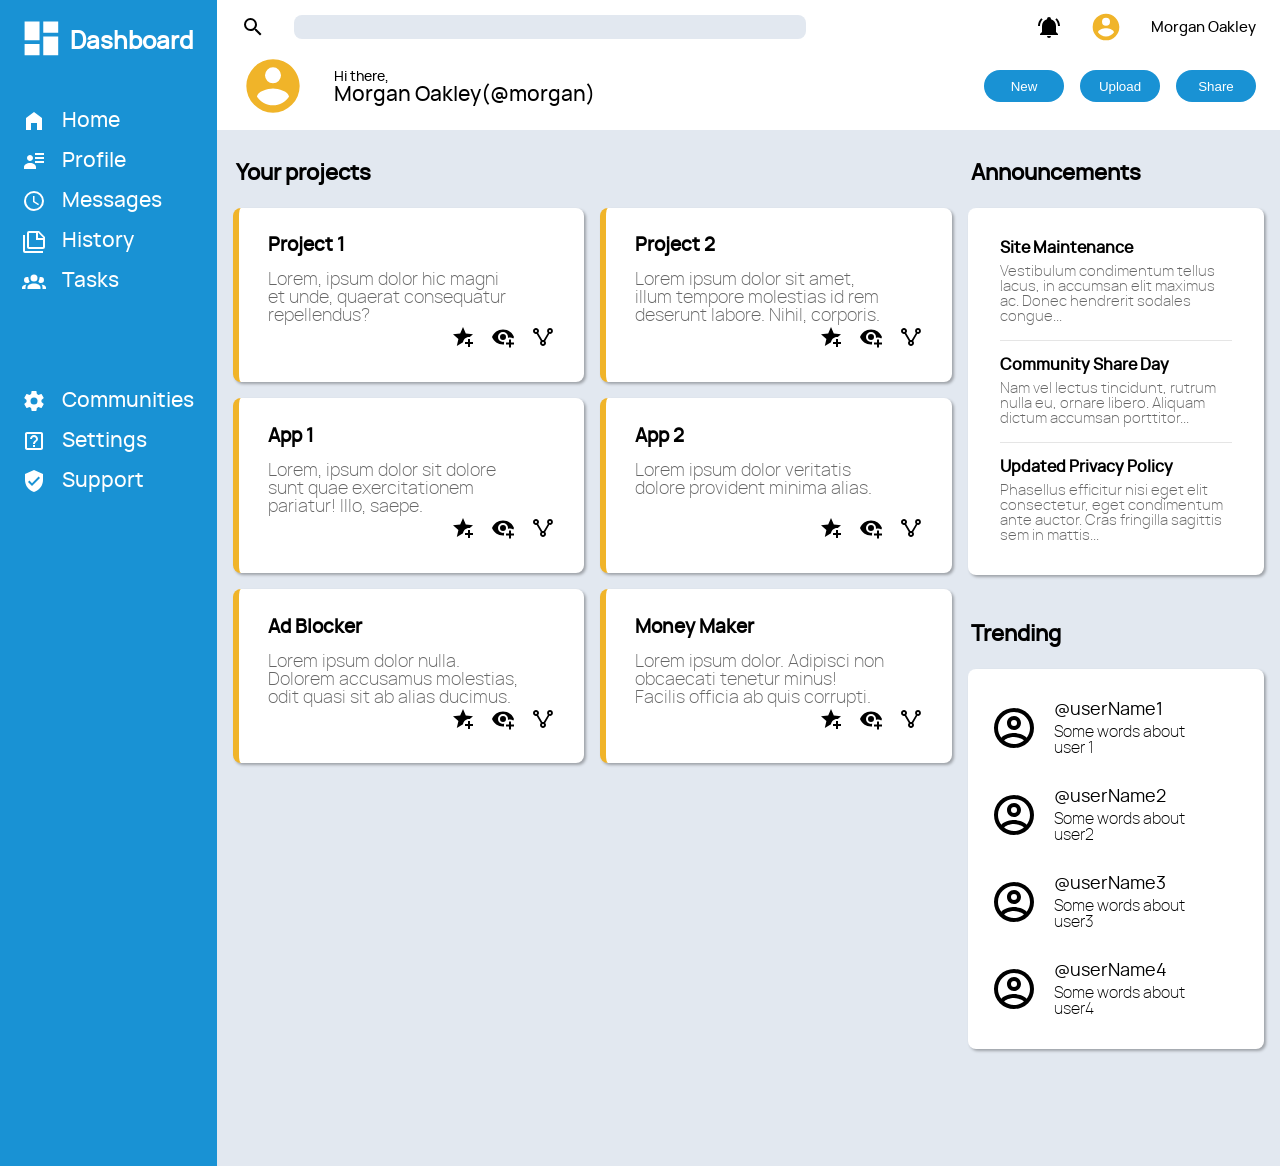
==== commit 9bc6eec3: "feat: complete MVP desktop version" ====
--- a/index.html
+++ b/index.html
@@ -58,7 +58,7 @@
                     <title>view-dashboard</title>
                     <path d="M13,3V9H21V3M13,21H21V11H13M3,21H11V15H3M3,13H11V3H3V13Z" />
                 </svg>
-                <h3>Dashboard</h3>
+                <h1>Dashboard</h1>
             </div>
 
             <nav>
@@ -135,11 +135,11 @@
 
         <main class="main">
             <section class="main__projects">
-                <h4 class="projects__header">Your projects</h4>
-                <ul class="projects__grid">
-                    <li class="projects__item">
-                        <article class="card">
-                            <h5 class="card__title">Project 1</h5>
+                <h2 class="main__title projects__header">Your projects</h2>
+                <ul class="projects__list">
+                    <li class="main__card projects__item">
+                        <article class="card">
+                            <h3 class="card__title">Project 1</h3>
                             <p class="card__text">Lorem, ipsum dolor
                                 hic magni et unde, quaerat consequatur repellendus?</p>
                             <footer>
@@ -161,9 +161,9 @@
                             </footer>
                         </article>
                     </li>
-                    <li class="projects__item">
-                        <article class="card">
-                            <h5 class="card__title">Project 2</h5>
+                    <li class="main__card projects__item">
+                        <article class="card">
+                            <h3 class="card__title">Project 2</h3>
                             <p class="card__text">Lorem ipsum dolor sit amet,
                                 illum tempore molestias id rem deserunt labore. Nihil, corporis.</p>
                             <footer>
@@ -185,9 +185,9 @@
                             </footer>
                         </article>
                     </li>
-                    <li class="projects__item">
-                        <article class="card">
-                            <h5 class="card__title">App 1</h5>
+                    <li class=" main__card projects__item">
+                        <article class="card">
+                            <h3 class="card__title">App 1</h3>
                             <p class="card__text">Lorem, ipsum dolor sit
                                 dolore sunt quae exercitationem pariatur! Illo, saepe.</p>
                             <footer>
@@ -209,9 +209,9 @@
                             </footer>
                         </article>
                     </li>
-                    <li class="projects__item">
-                        <article class="card">
-                            <h5 class="card__title">App 2</h5>
+                    <li class="main__card projects__item">
+                        <article class="card">
+                            <h3 class="card__title">App 2</h3>
                             <p class="card__text">Lorem ipsum dolor
                                 veritatis dolore provident minima alias.</p>
                             <footer>
@@ -233,9 +233,9 @@
                             </footer>
                         </article>
                     </li>
-                    <li class="projects__item">
-                        <article class="card">
-                            <h5 class="card__title">Ad Blocker</h5>
+                    <li class="main__card projects__item">
+                        <article class="card">
+                            <h3 class="card__title">Ad Blocker</h3>
                             <p class="card__text">Lorem ipsum dolor nulla.
                                 Dolorem accusamus molestias, odit quasi sit ab alias ducimus.</p>
                             <footer>
@@ -257,9 +257,9 @@
                             </footer>
                         </article>
                     </li>
-                    <li class="projects__item">
-                        <article class="card">
-                            <h5 class="card__title">Money Maker</h5>
+                    <li class="main__card projects__item">
+                        <article class="card">
+                            <h3 class="card__title">Money Maker</h3>
                             <p class="card__text">Lorem ipsum dolor. Adipisci non
                                 obcaecati tenetur minus! Facilis officia ab quis corrupti.</p>
                             <footer>
@@ -285,49 +285,68 @@
             </section>
 
             <section class="main__announcements">
-                <h2 class="announcements__title">Announcements</h2>
-                <ul class="announcements__list">
-                    <li class="announcements__item">
-                        <article class="announcements__article">Site Maintenance
-                            Vestibulum condimentum tellus lacus, in accumsan elit maximus ac.
-                            Donec hendrerit sodales congue...
-                        </article>
-                    </li>
+                <h2 class="main__title announcements__header">Announcements</h2>
+                <ul class="main__card announcements__list">
                     <li class="announcements__item">
                         <article class="announcements__article">
-                            Community Share Day
-                            Nam vel lectus tincidunt, rutrum nulla eu, ornare libero. 
-                            Aliquam dictum accumsan porttitor...
+                            <h4 class="announcement__article-subheader">Site Maintenance</h4>
+                            <p class="announcement__article_content">
+                                Vestibulum condimentum tellus lacus, in accumsan elit maximus ac.
+                                Donec hendrerit sodales congue...
+                            </p>
+                        </article>
+                    </li>
+                    <li class="announcements__item">
+                        <article class="announcements__article announcements__article-center">
+                            <h4 class="announcement__article-subheader">Community Share Day</h4>
+                            <p class="announcement__article_content">
+                                Nam vel lectus tincidunt, rutrum nulla eu, ornare libero.
+                                Aliquam dictum accumsan porttitor...
+                            </p>
                         </article>
                     </li>
                     <li class="announcements__item">
                         <article class="announcements__article">
-                            Updated Privacy Policy
-                            Phasellus efficitur nisi eget elit consectetur, eget condimentum ante auctor. Cras fringilla
-                            sagittis sem in mattis...
+                            <h4 class="announcement__article-subheader">Updated Privacy Policy</h4>
+                            <p class="announcement__article_content">
+                                Phasellus efficitur nisi eget elit consectetur, eget condimentum ante auctor. Cras fringilla
+                                sagittis sem in mattis...
+                            </p>
                         </article>
                     </li>
                 </ul>
             </section>
 
             <section class="main__trending">
-                <h2 class="trending__title">Trending</h2>
-                <ul class="trending__list">
+                <h2 class="main__title trending__header">Trending</h2>
+                <ul class="main__card trending__list">
                     <li class="trending__item">
                         <svg  class="trending__user-avatar" xmlns="http://www.w3.org/2000/svg" viewBox="0 0 24 24"><title>account-circle-outline</title><path d="M12,2A10,10 0 0,0 2,12A10,10 0 0,0 12,22A10,10 0 0,0 22,12A10,10 0 0,0 12,2M7.07,18.28C7.5,17.38 10.12,16.5 12,16.5C13.88,16.5 16.5,17.38 16.93,18.28C15.57,19.36 13.86,20 12,20C10.14,20 8.43,19.36 7.07,18.28M18.36,16.83C16.93,15.09 13.46,14.5 12,14.5C10.54,14.5 7.07,15.09 5.64,16.83C4.62,15.5 4,13.82 4,12C4,7.59 7.59,4 12,4C16.41,4 20,7.59 20,12C20,13.82 19.38,15.5 18.36,16.83M12,6C10.06,6 8.5,7.56 8.5,9.5C8.5,11.44 10.06,13 12,13C13.94,13 15.5,11.44 15.5,9.5C15.5,7.56 13.94,6 12,6M12,11A1.5,1.5 0 0,1 10.5,9.5A1.5,1.5 0 0,1 12,8A1.5,1.5 0 0,1 13.5,9.5A1.5,1.5 0 0,1 12,11Z" /></svg>
-                        <span class="trending__user-name"></span><span class="tranding__user-status"></span>
+                        <div class="trending__user-info">
+                            <span class="trending__user-name">@userName1</span>
+                            <span class="trending__user-status">Some words about user 1</span>
+                        </div>
                     </li>
                     <li class="trending__item">
                         <svg  class="trending__user-avatar" xmlns="http://www.w3.org/2000/svg" viewBox="0 0 24 24"><title>account-circle-outline</title><path d="M12,2A10,10 0 0,0 2,12A10,10 0 0,0 12,22A10,10 0 0,0 22,12A10,10 0 0,0 12,2M7.07,18.28C7.5,17.38 10.12,16.5 12,16.5C13.88,16.5 16.5,17.38 16.93,18.28C15.57,19.36 13.86,20 12,20C10.14,20 8.43,19.36 7.07,18.28M18.36,16.83C16.93,15.09 13.46,14.5 12,14.5C10.54,14.5 7.07,15.09 5.64,16.83C4.62,15.5 4,13.82 4,12C4,7.59 7.59,4 12,4C16.41,4 20,7.59 20,12C20,13.82 19.38,15.5 18.36,16.83M12,6C10.06,6 8.5,7.56 8.5,9.5C8.5,11.44 10.06,13 12,13C13.94,13 15.5,11.44 15.5,9.5C15.5,7.56 13.94,6 12,6M12,11A1.5,1.5 0 0,1 10.5,9.5A1.5,1.5 0 0,1 12,8A1.5,1.5 0 0,1 13.5,9.5A1.5,1.5 0 0,1 12,11Z" /></svg>
-                        <span class="trending__user-name"></span><span class="tranding__user-status"></span>
+                        <div class="trending__user-info">
+                            <span class="trending__user-name">@userName2</span>
+                            <span class="trending__user-status">Some words about user2</span>
+                        </div>
                     </li>
                     <li class="trending__item">
                         <svg  class="trending__user-avatar" xmlns="http://www.w3.org/2000/svg" viewBox="0 0 24 24"><title>account-circle-outline</title><path d="M12,2A10,10 0 0,0 2,12A10,10 0 0,0 12,22A10,10 0 0,0 22,12A10,10 0 0,0 12,2M7.07,18.28C7.5,17.38 10.12,16.5 12,16.5C13.88,16.5 16.5,17.38 16.93,18.28C15.57,19.36 13.86,20 12,20C10.14,20 8.43,19.36 7.07,18.28M18.36,16.83C16.93,15.09 13.46,14.5 12,14.5C10.54,14.5 7.07,15.09 5.64,16.83C4.62,15.5 4,13.82 4,12C4,7.59 7.59,4 12,4C16.41,4 20,7.59 20,12C20,13.82 19.38,15.5 18.36,16.83M12,6C10.06,6 8.5,7.56 8.5,9.5C8.5,11.44 10.06,13 12,13C13.94,13 15.5,11.44 15.5,9.5C15.5,7.56 13.94,6 12,6M12,11A1.5,1.5 0 0,1 10.5,9.5A1.5,1.5 0 0,1 12,8A1.5,1.5 0 0,1 13.5,9.5A1.5,1.5 0 0,1 12,11Z" /></svg>
-                        <span class="trending__user-name"></span><span class="tranding__user-status"></span>
+                        <div class="trending__user-info">
+                            <span class="trending__user-name">@userName3</span>
+                            <span class="trending__user-status">Some words about user3</span>
+                        </div>
                     </li>
                     <li class="trending__item">
-                    <svg  class="trending__user-avatar" xmlns="http://www.w3.org/2000/svg" viewBox="0 0 24 24"><title>account-circle-outline</title><path d="M12,2A10,10 0 0,0 2,12A10,10 0 0,0 12,22A10,10 0 0,0 22,12A10,10 0 0,0 12,2M7.07,18.28C7.5,17.38 10.12,16.5 12,16.5C13.88,16.5 16.5,17.38 16.93,18.28C15.57,19.36 13.86,20 12,20C10.14,20 8.43,19.36 7.07,18.28M18.36,16.83C16.93,15.09 13.46,14.5 12,14.5C10.54,14.5 7.07,15.09 5.64,16.83C4.62,15.5 4,13.82 4,12C4,7.59 7.59,4 12,4C16.41,4 20,7.59 20,12C20,13.82 19.38,15.5 18.36,16.83M12,6C10.06,6 8.5,7.56 8.5,9.5C8.5,11.44 10.06,13 12,13C13.94,13 15.5,11.44 15.5,9.5C15.5,7.56 13.94,6 12,6M12,11A1.5,1.5 0 0,1 10.5,9.5A1.5,1.5 0 0,1 12,8A1.5,1.5 0 0,1 13.5,9.5A1.5,1.5 0 0,1 12,11Z" /></svg>
-                        <span class="trending__user-name"></span><span class="tranding__user-status"></span>
+                        <svg  class="trending__user-avatar" xmlns="http://www.w3.org/2000/svg" viewBox="0 0 24 24"><title>account-circle-outline</title><path d="M12,2A10,10 0 0,0 2,12A10,10 0 0,0 12,22A10,10 0 0,0 22,12A10,10 0 0,0 12,2M7.07,18.28C7.5,17.38 10.12,16.5 12,16.5C13.88,16.5 16.5,17.38 16.93,18.28C15.57,19.36 13.86,20 12,20C10.14,20 8.43,19.36 7.07,18.28M18.36,16.83C16.93,15.09 13.46,14.5 12,14.5C10.54,14.5 7.07,15.09 5.64,16.83C4.62,15.5 4,13.82 4,12C4,7.59 7.59,4 12,4C16.41,4 20,7.59 20,12C20,13.82 19.38,15.5 18.36,16.83M12,6C10.06,6 8.5,7.56 8.5,9.5C8.5,11.44 10.06,13 12,13C13.94,13 15.5,11.44 15.5,9.5C15.5,7.56 13.94,6 12,6M12,11A1.5,1.5 0 0,1 10.5,9.5A1.5,1.5 0 0,1 12,8A1.5,1.5 0 0,1 13.5,9.5A1.5,1.5 0 0,1 12,11Z" /></svg>
+                        <div class="trending__user-info">
+                            <span class="trending__user-name">@userName4</span>
+                            <span class="trending__user-status">Some words about user4</span>
+                        </div>
                     </li>
                 </ul>
             </section>
--- a/style.css
+++ b/style.css
@@ -82,6 +82,9 @@
 .main{
     grid-area: main;
     background-color: var(--main-bg-color);
+    display: flex;
+    flex-direction: column;
+    justify-content: flex-start;
 }
 
 .sidebar__icon{
@@ -92,14 +95,13 @@
 
 .sidebar__icon_main{
     height: 2.8rem;
-    margin-right: 0.4rem;
-    margin-top: -0.4rem;
+    margin: -0.4rem 0.4rem 0rem -0.2rem;
 }
 
 .sidebar{
     display: flex;
     flex-direction: column;
-    font-size: 1.1rem;
+    font-size: 1.3rem;
     padding: 1.4rem;
     gap: 3rem;
 }
@@ -107,7 +109,7 @@
 .sidebar__logo{
     display: flex;
     align-items: center;
-    font-size: 1.3rem;
+    font-size: 1rem;
 }
 
 .sidebar__list{
@@ -171,15 +173,15 @@
 }
 
 .header__user-greeting{
-    font-size: 0.65rem;
+    font-size: 0.9rem;
 }
 
 .header__user-name--large{
-    font-size: 1.1rem;
+    font-size: 1.3rem;
 }
 
 .header__user-name--small{
-    font-size: 0.9rem;
+    font-size: 0.95rem;
 }
 
 .header__actions{
@@ -204,34 +206,40 @@
     "projects announcements"
     "projects trending";
     grid-template-columns: 2.3fr 1fr;
-    grid-template-rows: 1.5fr 1fr;
+    grid-template-rows: min-content;
     padding: 1rem;
 }
 
 .main__projects{
     grid-area: projects;
-}
-
-.main__announcements{
+    display: flex;
+    flex-direction: column;
+}
+
+.main__announcements,
+.main__trending{
     grid-area: announcements;
+    margin-left: 1rem;
 }
 
 .main__trending{
     grid-area: trending;
+    margin-top: 2rem;
 }
 
 .card__icon{
     height: 1.5rem;
 }
 
-.projects__header{
-    font-family: 'manropemedium';
-    font-size: 1.1rem;
-    padding: 1rem 1rem 1rem 0rem;
+.main__title{
+    font-family: 'manropemedium';
+    font-size: 1.4rem;
+    padding: 1rem 1rem 1.5rem 0rem;
+    margin-left: 0.2rem;
 }
 .card__text{
     font-family: 'manropeextralight';
-    font-size: 0.9rem;
+    font-size: 1.1rem;
     color: rgba(0, 0, 0, 0.6); 
     max-width: 25ch;
     height: 100%;
@@ -239,24 +247,29 @@
 
 .card__title{
     font-family: 'manropemedium';
-}
-.projects__grid{
+    margin-bottom: 1rem;
+}
+.projects__list{
     display: grid;
     grid-template: repeat(3, 1fr) / repeat(2, 1fr);
     gap: 1rem;
 }
 
-.projects__item{
+.main__card{
     background-color: var(--color-base);
     border-radius: 8px;
     display: flex;
     flex-direction: column;
-    height: 10rem;
+    box-shadow: 2px 2px 3px rgba(0, 0, 0, 0.3);
+}
+
+.projects__item{
     padding: 1.8rem;
     border-left: 6px solid var(--accent-color);
-    box-shadow: 2px 2px 3px rgba(0, 0, 0, 0.3);
-    flex-shrink: 1;
-}
+    max-width: 25rem;
+    height: 100%;
+}
+
 
 .card{
     display: flex;
@@ -275,27 +288,74 @@
     margin-left: 12px;
 }
 
-.announcements__title,
-.trending__title{
+.announcements__header,
+.trending__header{
     font-family: 'manropemedium';
 }
 
 .trending__user-avatar{
-    height: 2.2rem;
+    height: 3rem;
     width: auto;
-}
-
-.main__announcements{
-    background-color: var(--color-base);
-    padding: 1rem;
-    margin: 1rem;
-}
+    margin-left: -0.6rem;
+}
+
 
 .announcements__list{
-    display: flex;
-    flex-direction: column;
-    gap: 15px;
-}
-
-.announcements__item{
+    padding: 2rem;
+    display: flex;
+    gap: 1rem;
+}
+
+.trending__list{
+    padding: 2rem;
+    display: flex;
+    gap: 2rem;
+}
+
+.announcement__article-subheader{
+    font-family: 'manropemedium';
+    font-size: 1rem;
+}
+
+.announcement__article_content{
+    font-family: 'manropeextralight';
+    font-size: 0.95rem;
+    color: rgba(0, 0, 0, 0.6);
+    max-width: 35ch;
+}
+
+.announcements__article-center{
+    border-top: 1px solid rgba(0,0,0,0.1);
+    border-bottom: 1px solid rgba(0,0,0,0.1);
+    padding: 1rem 0rem;
+}
+
+.announcements__article{
+    display: flex;
+    flex-direction: column;
+    gap: 0.5rem;
+}
+
+.trending__user-name{
+    font-family: 'manroperegular';
+    font-size: 1.1rem;
+}
+
+.trending__user-status{
+    font-family: 'manropeextralight';
+    font-size: 1rem;
+    max-width: 18ch;
+}
+
+.trending__item{
+    display: flex;
+    align-items: center;
+    gap: 1rem;
+}
+
+.trending__user-info{
+    display: flex;
+    flex-direction: column;
+    flex-wrap: nowrap;
+    gap: 5px;
 }
